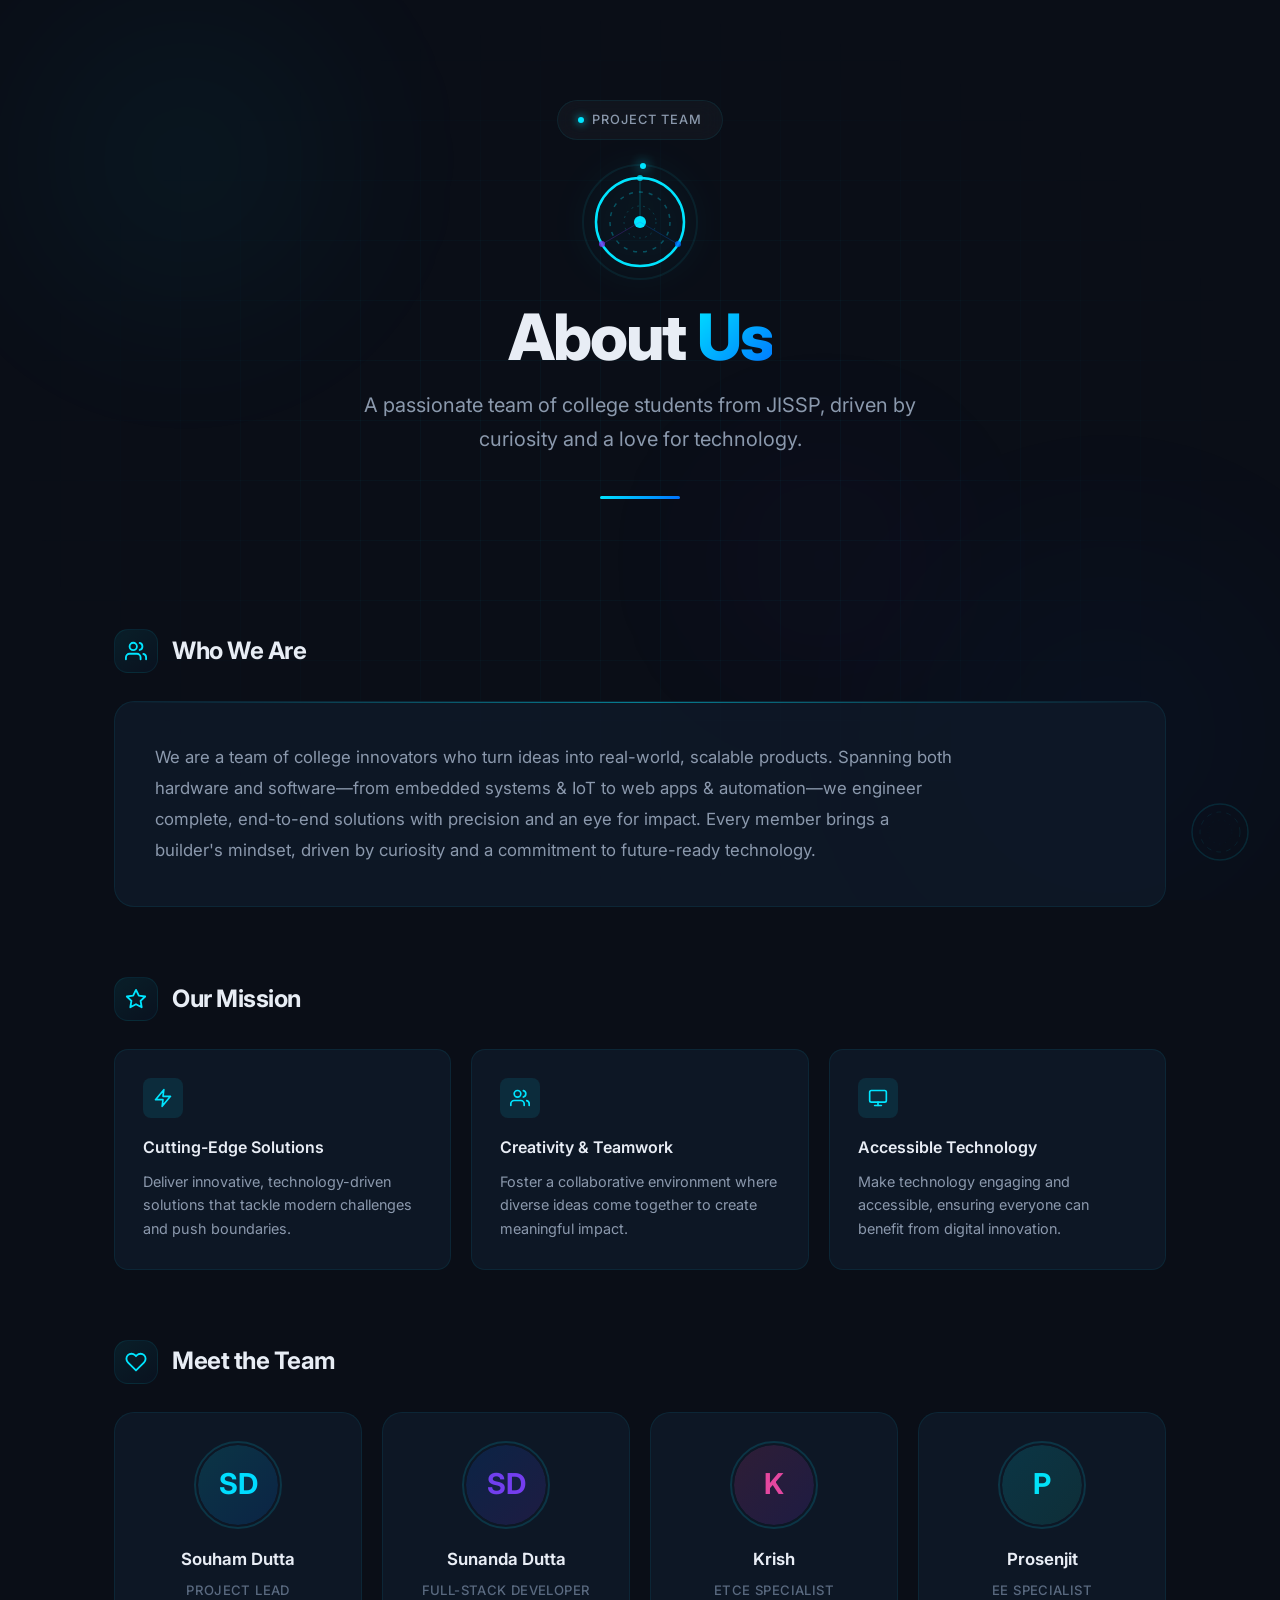
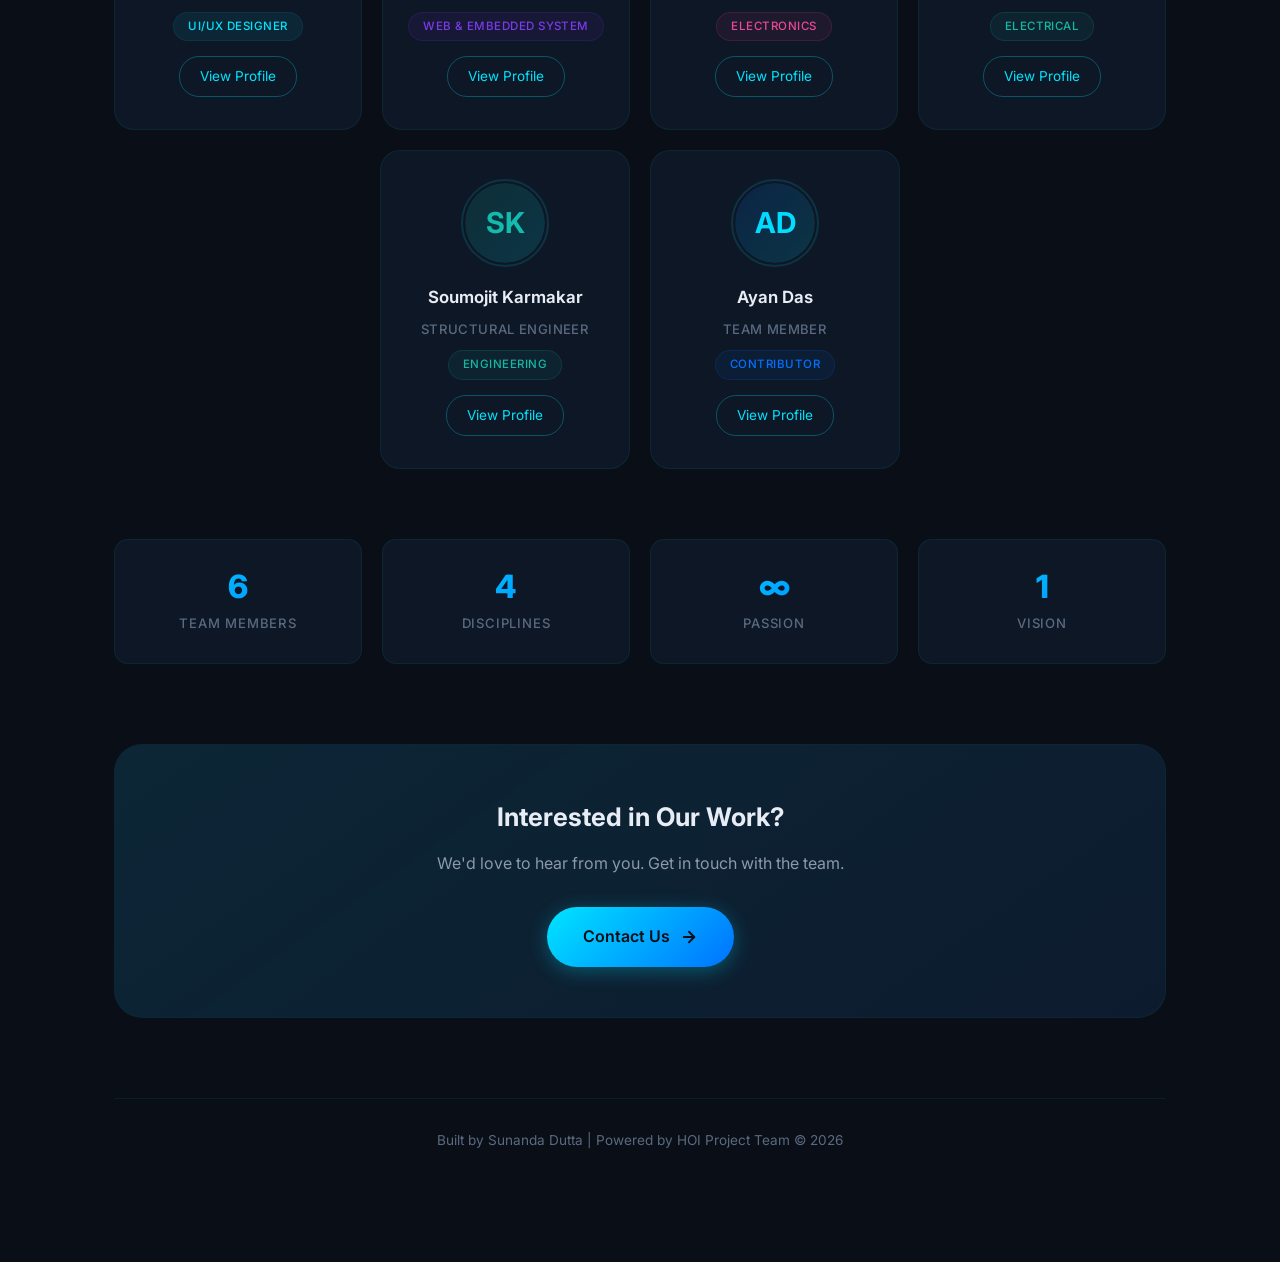
==== index.html @ 61c2eaf1 "Initial commit: Team About Us web page with member profiles" ====
<!DOCTYPE html>
<html lang="en">

<head>
    <meta charset="UTF-8">
    <meta name="viewport" content="width=device-width, initial-scale=1.0">
    <meta name="description"
        content="Meet the JISSP project team — a passionate group of college students building innovative solutions with cutting-edge technology.">
    <title>About Us — JISSP Project Team</title>
    <link rel="stylesheet" href="style.css">
</head>

<body>

    <!-- Animated background -->
    <div class="bg-canvas" aria-hidden="true">
        <div class="bg-orb bg-orb--cyan"></div>
        <div class="bg-orb bg-orb--blue"></div>
        <div class="bg-orb bg-orb--purple"></div>
    </div>
    <div class="bg-grid" aria-hidden="true"></div>

    <main class="page-wrapper">

        <!-- ======== HERO ======== -->
        <header class="hero" id="hero">
            <div class="hero__badge">
                <span class="hero__badge-dot"></span>
                Project Team
            </div>

            <div class="hero__logo">
                <div class="hero__logo-ring"></div>
                <svg class="hero__logo-img" viewBox="0 0 100 100" fill="none" xmlns="http://www.w3.org/2000/svg">
                    <circle cx="50" cy="50" r="44" stroke="url(#logoGrad)" stroke-width="2.5" fill="none" />
                    <circle cx="50" cy="50" r="30" stroke="rgba(0,229,255,0.3)" stroke-width="1.5" fill="none"
                        stroke-dasharray="4 6" />
                    <circle cx="50" cy="50" r="16" stroke="rgba(0,229,255,0.2)" stroke-width="1" fill="none"
                        stroke-dasharray="2 4" />
                    <!-- Central node -->
                    <circle cx="50" cy="50" r="6" fill="url(#logoGrad)" />
                    <!-- Orbital nodes -->
                    <circle cx="50" cy="6" r="3" fill="#00e5ff" opacity="0.8" />
                    <circle cx="88" cy="72" r="3" fill="#0072ff" opacity="0.8" />
                    <circle cx="12" cy="72" r="3" fill="#7c3aed" opacity="0.8" />
                    <!-- Connection lines -->
                    <line x1="50" y1="50" x2="50" y2="9" stroke="rgba(0,229,255,0.25)" stroke-width="1" />
                    <line x1="50" y1="50" x2="86" y2="71" stroke="rgba(0,114,255,0.25)" stroke-width="1" />
                    <line x1="50" y1="50" x2="14" y2="71" stroke="rgba(124,58,237,0.25)" stroke-width="1" />
                    <defs>
                        <linearGradient id="logoGrad" x1="0" y1="0" x2="100" y2="100">
                            <stop offset="0%" stop-color="#00e5ff" />
                            <stop offset="100%" stop-color="#0072ff" />
                        </linearGradient>
                    </defs>
                </svg>
            </div>

            <h1 class="hero__title">
                About <span class="hero__title-gradient">Us</span>
            </h1>
            <p class="hero__subtitle">
                A passionate team of college students from JISSP, driven by curiosity and a love for technology.
            </p>
            <hr class="hero__divider">
        </header>

        <!-- ======== WHO WE ARE ======== -->
        <section class="section reveal" id="about">
            <div class="section__header">
                <div class="section__icon">
                    <svg width="22" height="22" viewBox="0 0 24 24" fill="none" stroke="currentColor" stroke-width="2"
                        stroke-linecap="round" stroke-linejoin="round">
                        <path d="M17 21v-2a4 4 0 0 0-4-4H5a4 4 0 0 0-4 4v2" />
                        <circle cx="9" cy="7" r="4" />
                        <path d="M23 21v-2a4 4 0 0 0-3-3.87" />
                        <path d="M16 3.13a4 4 0 0 1 0 7.75" />
                    </svg>
                </div>
                <h2 class="section__title">Who We Are</h2>
            </div>
            <div class="about-card">
                <p class="about-card__text">
                    We are a team of college innovators who turn ideas into real-world, scalable products.
                    Spanning both hardware and software—from embedded systems &amp; IoT to web apps &amp;
                    automation—we engineer complete, end-to-end solutions with precision and an eye for impact.
                    Every member brings a builder's mindset, driven by curiosity and a commitment to
                    future-ready technology.
                </p>
            </div>
        </section>

        <!-- ======== OUR MISSION ======== -->
        <section class="section reveal" id="mission">
            <div class="section__header">
                <div class="section__icon">
                    <svg width="22" height="22" viewBox="0 0 24 24" fill="none" stroke="currentColor" stroke-width="2"
                        stroke-linecap="round" stroke-linejoin="round">
                        <polygon
                            points="12 2 15.09 8.26 22 9.27 17 14.14 18.18 21.02 12 17.77 5.82 21.02 7 14.14 2 9.27 8.91 8.26 12 2" />
                    </svg>
                </div>
                <h2 class="section__title">Our Mission</h2>
            </div>
            <div class="mission-grid">
                <div class="mission-item reveal reveal--delay-1">
                    <div class="mission-item__icon">
                        <svg width="20" height="20" viewBox="0 0 24 24" fill="none" stroke="currentColor"
                            stroke-width="2" stroke-linecap="round" stroke-linejoin="round">
                            <path d="M13 2L3 14h9l-1 8 10-12h-9l1-8z" />
                        </svg>
                    </div>
                    <h3 class="mission-item__title">Cutting-Edge Solutions</h3>
                    <p class="mission-item__desc">Deliver innovative, technology-driven solutions that tackle modern
                        challenges and push boundaries.</p>
                </div>
                <div class="mission-item reveal reveal--delay-2">
                    <div class="mission-item__icon">
                        <svg width="20" height="20" viewBox="0 0 24 24" fill="none" stroke="currentColor"
                            stroke-width="2" stroke-linecap="round" stroke-linejoin="round">
                            <path d="M17 21v-2a4 4 0 0 0-4-4H5a4 4 0 0 0-4 4v2" />
                            <circle cx="9" cy="7" r="4" />
                            <path d="M23 21v-2a4 4 0 0 0-3-3.87" />
                            <path d="M16 3.13a4 4 0 0 1 0 7.75" />
                        </svg>
                    </div>
                    <h3 class="mission-item__title">Creativity & Teamwork</h3>
                    <p class="mission-item__desc">Foster a collaborative environment where diverse ideas come together
                        to create meaningful impact.</p>
                </div>
                <div class="mission-item reveal reveal--delay-3">
                    <div class="mission-item__icon">
                        <svg width="20" height="20" viewBox="0 0 24 24" fill="none" stroke="currentColor"
                            stroke-width="2" stroke-linecap="round" stroke-linejoin="round">
                            <rect x="2" y="3" width="20" height="14" rx="2" ry="2" />
                            <line x1="8" y1="21" x2="16" y2="21" />
                            <line x1="12" y1="17" x2="12" y2="21" />
                        </svg>
                    </div>
                    <h3 class="mission-item__title">Accessible Technology</h3>
                    <p class="mission-item__desc">Make technology engaging and accessible, ensuring everyone can benefit
                        from digital innovation.</p>
                </div>
            </div>
        </section>

        <!-- ======== MEET THE TEAM ======== -->
        <section class="section reveal" id="team">
            <div class="section__header">
                <div class="section__icon">
                    <svg width="22" height="22" viewBox="0 0 24 24" fill="none" stroke="currentColor" stroke-width="2"
                        stroke-linecap="round" stroke-linejoin="round">
                        <path
                            d="M20.84 4.61a5.5 5.5 0 0 0-7.78 0L12 5.67l-1.06-1.06a5.5 5.5 0 0 0-7.78 7.78l1.06 1.06L12 21.23l7.78-7.78 1.06-1.06a5.5 5.5 0 0 0 0-7.78z" />
                    </svg>
                </div>
                <h2 class="section__title">Meet the Team</h2>
            </div>
            <!-- Front Row: 4 members -->
            <div class="team-grid team-grid--front">
                <div class="team-card reveal reveal--delay-1">
                    <div class="team-card__avatar">
                        <div class="team-card__avatar-ring"></div>
                        <div class="team-card__avatar-inner">
                            <div class="team-card__avatar-bg"></div>
                            SD
                        </div>
                    </div>
                    <h3 class="team-card__name">Souham Dutta</h3>
                    <p class="team-card__role">Project Lead</p>
                    <span class="team-card__role-tag">UI/UX Designer</span>
                    <a href="souham.html"
                        style="display: inline-block; margin-top: 15px; padding: 8px 20px; border: 1px solid rgba(0, 229, 255, 0.3); color: #00e5ff; text-decoration: none; border-radius: 20px; font-size: 0.85rem; transition: all 0.3s;"
                        onmouseover="this.style.background='rgba(0, 229, 255, 0.1)'; this.style.boxShadow='0 0 10px rgba(0, 229, 255, 0.2)';"
                        onmouseout="this.style.background='transparent'; this.style.boxShadow='none';">View Profile</a>
                </div>
                <div class="team-card reveal reveal--delay-2">
                    <div class="team-card__avatar">
                        <div class="team-card__avatar-ring"></div>
                        <div class="team-card__avatar-inner">
                            <div class="team-card__avatar-bg"></div>
                            SD
                        </div>
                    </div>
                    <h3 class="team-card__name">Sunanda Dutta</h3>
                    <p class="team-card__role">Full-Stack Developer</p>
                    <span class="team-card__role-tag">WEB & EMBEDDED SYSTEM</span>
                    <a href="sunanda.html"
                        style="display: inline-block; margin-top: 15px; padding: 8px 20px; border: 1px solid rgba(0, 229, 255, 0.3); color: #00e5ff; text-decoration: none; border-radius: 20px; font-size: 0.85rem; transition: all 0.3s;"
                        onmouseover="this.style.background='rgba(0, 229, 255, 0.1)'; this.style.boxShadow='0 0 10px rgba(0, 229, 255, 0.2)';"
                        onmouseout="this.style.background='transparent'; this.style.boxShadow='none';">View Profile</a>
                </div>
                <div class="team-card reveal reveal--delay-3">
                    <div class="team-card__avatar">
                        <div class="team-card__avatar-ring"></div>
                        <div class="team-card__avatar-inner">
                            <div class="team-card__avatar-bg"></div>
                            K
                        </div>
                    </div>
                    <h3 class="team-card__name">Krish</h3>
                    <p class="team-card__role">ETCE Specialist</p>
                    <span class="team-card__role-tag">Electronics</span>
                    <a href="krish.html"
                        style="display: inline-block; margin-top: 15px; padding: 8px 20px; border: 1px solid rgba(0, 229, 255, 0.3); color: #00e5ff; text-decoration: none; border-radius: 20px; font-size: 0.85rem; transition: all 0.3s;"
                        onmouseover="this.style.background='rgba(0, 229, 255, 0.1)'; this.style.boxShadow='0 0 10px rgba(0, 229, 255, 0.2)';"
                        onmouseout="this.style.background='transparent'; this.style.boxShadow='none';">View Profile</a>
                </div>
                <div class="team-card reveal reveal--delay-4">
                    <div class="team-card__avatar">
                        <div class="team-card__avatar-ring"></div>
                        <div class="team-card__avatar-inner">
                            <div class="team-card__avatar-bg"></div>
                            P
                        </div>
                    </div>
                    <h3 class="team-card__name">Prosenjit</h3>
                    <p class="team-card__role">EE Specialist</p>
                    <span class="team-card__role-tag">Electrical</span>
                    <a href="prosenjit.html"
                        style="display: inline-block; margin-top: 15px; padding: 8px 20px; border: 1px solid rgba(0, 229, 255, 0.3); color: #00e5ff; text-decoration: none; border-radius: 20px; font-size: 0.85rem; transition: all 0.3s;"
                        onmouseover="this.style.background='rgba(0, 229, 255, 0.1)'; this.style.boxShadow='0 0 10px rgba(0, 229, 255, 0.2)';"
                        onmouseout="this.style.background='transparent'; this.style.boxShadow='none';">View Profile</a>
                </div>
            </div>
            <!-- Second Row: 2 members (centered) -->
            <div class="team-grid team-grid--back">
                <div class="team-card reveal reveal--delay-5">
                    <div class="team-card__avatar">
                        <div class="team-card__avatar-ring"></div>
                        <div class="team-card__avatar-inner">
                            <div class="team-card__avatar-bg"></div>
                            SK
                        </div>
                    </div>
                    <h3 class="team-card__name">Soumojit Karmakar</h3>
                    <p class="team-card__role">Structural Engineer</p>
                    <span class="team-card__role-tag">Engineering</span>
                    <a href="soumojit.html"
                        style="display: inline-block; margin-top: 15px; padding: 8px 20px; border: 1px solid rgba(0, 229, 255, 0.3); color: #00e5ff; text-decoration: none; border-radius: 20px; font-size: 0.85rem; transition: all 0.3s;"
                        onmouseover="this.style.background='rgba(0, 229, 255, 0.1)'; this.style.boxShadow='0 0 10px rgba(0, 229, 255, 0.2)';"
                        onmouseout="this.style.background='transparent'; this.style.boxShadow='none';">View Profile</a>
                </div>
                <div class="team-card reveal reveal--delay-6">
                    <div class="team-card__avatar">
                        <div class="team-card__avatar-ring"></div>
                        <div class="team-card__avatar-inner">
                            <div class="team-card__avatar-bg"></div>
                            AD
                        </div>
                    </div>
                    <h3 class="team-card__name">Ayan Das</h3>
                    <p class="team-card__role">Team Member</p>
                    <span class="team-card__role-tag">Contributor</span>
                    <a href="ayan.html"
                        style="display: inline-block; margin-top: 15px; padding: 8px 20px; border: 1px solid rgba(0, 229, 255, 0.3); color: #00e5ff; text-decoration: none; border-radius: 20px; font-size: 0.85rem; transition: all 0.3s;"
                        onmouseover="this.style.background='rgba(0, 229, 255, 0.1)'; this.style.boxShadow='0 0 10px rgba(0, 229, 255, 0.2)';"
                        onmouseout="this.style.background='transparent'; this.style.boxShadow='none';">View Profile</a>
                </div>
            </div>
        </section>

        <!-- ======== STATS ======== -->
        <div class="stats-bar reveal">
            <div class="stat">
                <div class="stat__value" data-count="6">6</div>
                <div class="stat__label">Team Members</div>
            </div>
            <div class="stat">
                <div class="stat__value" data-count="4">4</div>
                <div class="stat__label">Disciplines</div>
            </div>
            <div class="stat">
                <div class="stat__value">∞</div>
                <div class="stat__label">Passion</div>
            </div>
            <div class="stat">
                <div class="stat__value">1</div>
                <div class="stat__label">Vision</div>
            </div>
        </div>

        <!-- ======== CTA ======== -->
        <section class="cta reveal" id="contact">
            <h2 class="cta__title">Interested in Our Work?</h2>
            <p class="cta__desc">We'd love to hear from you. Get in touch with the team.</p>
            <a href="mailto:contact@collegeproject.com" class="cta__btn" id="contact-btn">
                Contact Us
                <svg class="cta__btn-arrow" width="18" height="18" viewBox="0 0 24 24" fill="none" stroke="currentColor"
                    stroke-width="2.5" stroke-linecap="round" stroke-linejoin="round">
                    <line x1="5" y1="12" x2="19" y2="12" />
                    <polyline points="12 5 19 12 12 19" />
                </svg>
            </a>
        </section>

        <!-- ======== FOOTER ======== -->
        <footer class="footer">
            <p class="footer__text">
                Built by Sunanda Dutta | Powered by HOI Project Team &copy; 2026
            </p>
        </footer>
    </main>

    <!-- Corner decoration -->
    <div class="corner-deco" aria-hidden="true">
        <svg width="60" height="60" viewBox="0 0 60 60">
            <circle cx="30" cy="30" r="28" stroke="#00e5ff" stroke-width="1.5" fill="none" opacity="0.3" />
            <circle cx="30" cy="30" r="20" stroke="#00e5ff" stroke-width="1" fill="none" stroke-dasharray="5,5"
                opacity="0.2" />
            <circle cx="30" cy="30" r="12" stroke="#00e5ff" stroke-width="0.5" fill="none" stroke-dasharray="2,4"
                opacity="0.15" />
        </svg>
    </div>

    <!-- Scroll reveal script -->
    <script>
        // Intersection Observer for scroll animations
        const observer = new IntersectionObserver((entries) => {
            entries.forEach(entry => {
                if (entry.isIntersecting) {
                    entry.target.classList.add('visible');
                }
            });
        }, {
            threshold: 0.1,
            rootMargin: '0px 0px -50px 0px'
        });

        document.querySelectorAll('.reveal').forEach(el => observer.observe(el));

        // Animated number counter for stats
        const countObserver = new IntersectionObserver((entries) => {
            entries.forEach(entry => {
                if (entry.isIntersecting) {
                    const el = entry.target;
                    const target = parseInt(el.dataset.count);
                    if (!target) return;
                    let current = 0;
                    const step = Math.max(1, Math.floor(target / 30));
                    const timer = setInterval(() => {
                        current += step;
                        if (current >= target) {
                            current = target;
                            clearInterval(timer);
                        }
                        el.textContent = current;
                    }, 50);
                    countObserver.unobserve(el);
                }
            });
        }, { threshold: 0.5 });

        document.querySelectorAll('[data-count]').forEach(el => countObserver.observe(el));
    </script>
</body>

</html>
---- style.css ----
/* ===== IMPORTS ===== */
@import url('https://fonts.googleapis.com/css2?family=Inter:wght@300;400;500;600;700;800;900&family=JetBrains+Mono:wght@400;500&display=swap');

/* ===== DESIGN TOKENS ===== */
:root {
  --bg-primary: #0a0e17;
  --bg-secondary: #0f1923;
  --bg-card: rgba(15, 25, 40, 0.85);
  --bg-card-hover: rgba(20, 35, 55, 0.9);
  --bg-glass: rgba(255, 255, 255, 0.03);
  --bg-glass-hover: rgba(255, 255, 255, 0.06);

  --accent-cyan: #00e5ff;
  --accent-blue: #0072ff;
  --accent-purple: #7c3aed;
  --accent-pink: #ec4899;
  --accent-teal: #14b8a6;

  --gradient-hero: linear-gradient(135deg, #0a0e17 0%, #0d1b2a 30%, #1b2838 60%, #0f1923 100%);
  --gradient-accent: linear-gradient(135deg, var(--accent-cyan), var(--accent-blue));
  --gradient-accent-warm: linear-gradient(135deg, var(--accent-purple), var(--accent-pink));
  --gradient-card: linear-gradient(145deg, rgba(0, 229, 255, 0.08) 0%, rgba(0, 114, 255, 0.04) 100%);
  --gradient-glow: radial-gradient(600px circle at var(--mouse-x, 50%) var(--mouse-y, 50%), rgba(0, 229, 255, 0.06), transparent 40%);

  --text-primary: #e8edf5;
  --text-secondary: #8b99ad;
  --text-muted: #5a6a80;
  --text-accent: var(--accent-cyan);

  --border-subtle: rgba(0, 229, 255, 0.08);
  --border-default: rgba(0, 229, 255, 0.15);
  --border-glow: rgba(0, 229, 255, 0.3);

  --shadow-sm: 0 2px 8px rgba(0, 0, 0, 0.3);
  --shadow-md: 0 8px 32px rgba(0, 0, 0, 0.4);
  --shadow-lg: 0 16px 64px rgba(0, 0, 0, 0.5);
  --shadow-glow: 0 0 30px rgba(0, 229, 255, 0.15);
  --shadow-glow-strong: 0 0 60px rgba(0, 229, 255, 0.25);

  --radius-sm: 8px;
  --radius-md: 14px;
  --radius-lg: 20px;
  --radius-xl: 28px;
  --radius-full: 9999px;

  --font-sans: 'Inter', -apple-system, BlinkMacSystemFont, 'Segoe UI', sans-serif;
  --font-mono: 'JetBrains Mono', ui-monospace, monospace;

  --transition-fast: 0.15s ease;
  --transition-base: 0.3s ease;
  --transition-slow: 0.5s ease;
  --transition-spring: 0.4s cubic-bezier(0.175, 0.885, 0.32, 1.275);
}

/* ===== RESET & BASE ===== */
*,
*::before,
*::after {
  box-sizing: border-box;
  margin: 0;
  padding: 0;
}

html {
  scroll-behavior: smooth;
  -webkit-font-smoothing: antialiased;
  -moz-osx-font-smoothing: grayscale;
}

body {
  font-family: var(--font-sans);
  background: var(--bg-primary);
  color: var(--text-primary);
  min-height: 100vh;
  overflow-x: hidden;
  line-height: 1.7;
}

a {
  text-decoration: none;
  color: inherit;
}

ul {
  list-style: none;
}

img {
  max-width: 100%;
  display: block;
}

/* ===== ANIMATED BACKGROUND ===== */
.bg-canvas {
  position: fixed;
  inset: 0;
  z-index: 0;
  overflow: hidden;
  pointer-events: none;
}

.bg-orb {
  position: absolute;
  border-radius: 50%;
  filter: blur(80px);
  opacity: 0.4;
  animation: orbFloat 20s ease-in-out infinite;
}

.bg-orb--cyan {
  width: 500px;
  height: 500px;
  background: radial-gradient(circle, rgba(0, 229, 255, 0.15), transparent 70%);
  top: -10%;
  left: -5%;
  animation-delay: 0s;
}

.bg-orb--blue {
  width: 600px;
  height: 600px;
  background: radial-gradient(circle, rgba(0, 114, 255, 0.12), transparent 70%);
  bottom: -15%;
  right: -10%;
  animation-delay: -7s;
}

.bg-orb--purple {
  width: 400px;
  height: 400px;
  background: radial-gradient(circle, rgba(124, 58, 237, 0.1), transparent 70%);
  top: 40%;
  right: 20%;
  animation-delay: -14s;
}

@keyframes orbFloat {

  0%,
  100% {
    transform: translate(0, 0) scale(1);
  }

  25% {
    transform: translate(30px, -50px) scale(1.1);
  }

  50% {
    transform: translate(-20px, 30px) scale(0.95);
  }

  75% {
    transform: translate(40px, 20px) scale(1.05);
  }
}

/* Particle grid */
.bg-grid {
  position: fixed;
  inset: 0;
  z-index: 0;
  background-image:
    linear-gradient(rgba(0, 229, 255, 0.03) 1px, transparent 1px),
    linear-gradient(90deg, rgba(0, 229, 255, 0.03) 1px, transparent 1px);
  background-size: 60px 60px;
  mask-image: radial-gradient(ellipse at center, black 30%, transparent 70%);
  -webkit-mask-image: radial-gradient(ellipse at center, black 30%, transparent 70%);
  pointer-events: none;
}

/* ===== MAIN CONTAINER ===== */
.page-wrapper {
  position: relative;
  z-index: 1;
  max-width: 1100px;
  margin: 0 auto;
  padding: 60px 24px 80px;
}

/* ===== HEADER / HERO ===== */
.hero {
  text-align: center;
  padding: 40px 0 60px;
  position: relative;
}

.hero__badge {
  display: inline-flex;
  align-items: center;
  gap: 8px;
  padding: 8px 20px;
  background: var(--bg-glass);
  border: 1px solid var(--border-subtle);
  border-radius: var(--radius-full);
  font-size: 0.8rem;
  font-weight: 500;
  color: var(--text-secondary);
  letter-spacing: 0.08em;
  text-transform: uppercase;
  margin-bottom: 32px;
  backdrop-filter: blur(12px);
  animation: fadeInDown 0.8s ease forwards;
}

.hero__badge-dot {
  width: 6px;
  height: 6px;
  border-radius: 50%;
  background: var(--accent-cyan);
  box-shadow: 0 0 8px var(--accent-cyan);
  animation: pulse 2s ease-in-out infinite;
}

@keyframes pulse {

  0%,
  100% {
    opacity: 1;
    transform: scale(1);
  }

  50% {
    opacity: 0.5;
    transform: scale(0.8);
  }
}

.hero__logo {
  width: 100px;
  height: 100px;
  margin: 0 auto 30px;
  position: relative;
  animation: fadeInUp 0.8s ease 0.2s both;
}

.hero__logo-ring {
  position: absolute;
  inset: -8px;
  border-radius: 50%;
  border: 2px solid var(--border-subtle);
  animation: spinSlow 20s linear infinite;
}

.hero__logo-ring::before {
  content: '';
  position: absolute;
  top: -3px;
  left: 50%;
  width: 6px;
  height: 6px;
  border-radius: 50%;
  background: var(--accent-cyan);
  box-shadow: 0 0 12px var(--accent-cyan);
}

@keyframes spinSlow {
  from {
    transform: rotate(0deg);
  }

  to {
    transform: rotate(360deg);
  }
}

.hero__logo-img {
  width: 100%;
  height: 100%;
  object-fit: contain;
  filter: drop-shadow(0 0 20px rgba(0, 229, 255, 0.4));
  position: relative;
  z-index: 1;
}

.hero__title {
  font-size: clamp(2.5rem, 6vw, 4rem);
  font-weight: 800;
  letter-spacing: -0.03em;
  line-height: 1.1;
  margin-bottom: 16px;
  animation: fadeInUp 0.8s ease 0.3s both;
}

.hero__title-gradient {
  background: var(--gradient-accent);
  -webkit-background-clip: text;
  -webkit-text-fill-color: transparent;
  background-clip: text;
}

.hero__subtitle {
  font-size: clamp(1rem, 2.5vw, 1.25rem);
  color: var(--text-secondary);
  max-width: 600px;
  margin: 0 auto 40px;
  font-weight: 400;
  line-height: 1.7;
  animation: fadeInUp 0.8s ease 0.4s both;
}

.hero__divider {
  width: 80px;
  height: 3px;
  background: var(--gradient-accent);
  border: none;
  border-radius: var(--radius-full);
  margin: 0 auto;
  animation: fadeInUp 0.8s ease 0.5s both;
}

/* ===== SECTION LAYOUT ===== */
.section {
  margin-top: 70px;
  animation: fadeInUp 0.8s ease forwards;
}

.section__header {
  display: flex;
  align-items: center;
  gap: 14px;
  margin-bottom: 28px;
}

.section__icon {
  width: 44px;
  height: 44px;
  border-radius: var(--radius-md);
  background: var(--gradient-card);
  border: 1px solid var(--border-subtle);
  display: flex;
  align-items: center;
  justify-content: center;
  color: var(--accent-cyan);
  font-size: 1.2rem;
  flex-shrink: 0;
}

.section__title {
  font-size: 1.5rem;
  font-weight: 700;
  letter-spacing: -0.02em;
  color: var(--text-primary);
}

/* ===== ABOUT CARD (Glassmorphism) ===== */
.about-card {
  background: var(--bg-card);
  border: 1px solid var(--border-subtle);
  border-radius: var(--radius-lg);
  padding: 40px;
  backdrop-filter: blur(20px);
  position: relative;
  overflow: hidden;
  transition: border-color var(--transition-base), box-shadow var(--transition-base);
}

.about-card:hover {
  border-color: var(--border-default);
  box-shadow: var(--shadow-glow);
}

.about-card::before {
  content: '';
  position: absolute;
  top: 0;
  left: 0;
  right: 0;
  height: 1px;
  background: linear-gradient(90deg, transparent, var(--accent-cyan), transparent);
  opacity: 0.5;
}

.about-card__text {
  font-size: 1.05rem;
  color: var(--text-secondary);
  line-height: 1.85;
  max-width: 800px;
}

/* ===== MISSION ITEMS ===== */
.mission-grid {
  display: grid;
  grid-template-columns: repeat(auto-fit, minmax(280px, 1fr));
  gap: 20px;
}

.mission-item {
  background: var(--bg-card);
  border: 1px solid var(--border-subtle);
  border-radius: var(--radius-md);
  padding: 28px;
  position: relative;
  overflow: hidden;
  transition: all var(--transition-base);
  cursor: default;
}

.mission-item:hover {
  border-color: var(--border-default);
  transform: translateY(-4px);
  box-shadow: var(--shadow-glow);
}

.mission-item::after {
  content: '';
  position: absolute;
  bottom: 0;
  left: 0;
  right: 0;
  height: 2px;
  background: var(--gradient-accent);
  transform: scaleX(0);
  transition: transform var(--transition-base);
}

.mission-item:hover::after {
  transform: scaleX(1);
}

.mission-item__icon {
  width: 40px;
  height: 40px;
  border-radius: var(--radius-sm);
  background: rgba(0, 229, 255, 0.1);
  display: flex;
  align-items: center;
  justify-content: center;
  margin-bottom: 16px;
  font-size: 1.1rem;
  color: var(--accent-cyan);
  transition: all var(--transition-base);
}

.mission-item:hover .mission-item__icon {
  background: rgba(0, 229, 255, 0.18);
  box-shadow: 0 0 20px rgba(0, 229, 255, 0.15);
}

.mission-item__title {
  font-size: 1rem;
  font-weight: 600;
  margin-bottom: 8px;
  color: var(--text-primary);
}

.mission-item__desc {
  font-size: 0.9rem;
  color: var(--text-secondary);
  line-height: 1.65;
}

/* ===== TEAM SECTION ===== */
.team-grid {
  display: grid;
  gap: 20px;
}

.team-grid--front {
  grid-template-columns: repeat(4, 1fr);
}

.team-grid--back {
  grid-template-columns: repeat(2, 1fr);
  max-width: 520px;
  margin: 20px auto 0;
}

.team-card {
  background: var(--bg-card);
  border: 1px solid var(--border-subtle);
  border-radius: var(--radius-lg);
  padding: 32px 24px;
  text-align: center;
  position: relative;
  overflow: hidden;
  transition: all var(--transition-base);
  cursor: default;
}

.team-card:hover {
  border-color: var(--border-glow);
  transform: translateY(-6px);
  box-shadow: var(--shadow-glow-strong);
}

.team-card__avatar {
  width: 80px;
  height: 80px;
  border-radius: 50%;
  margin: 0 auto 20px;
  position: relative;
}

.team-card__avatar-ring {
  position: absolute;
  inset: -4px;
  border-radius: 50%;
  border: 2px solid var(--border-default);
  transition: border-color var(--transition-base);
}

.team-card:hover .team-card__avatar-ring {
  border-color: var(--accent-cyan);
  box-shadow: 0 0 20px rgba(0, 229, 255, 0.2);
}

.team-card__avatar-inner {
  width: 100%;
  height: 100%;
  border-radius: 50%;
  display: flex;
  align-items: center;
  justify-content: center;
  font-size: 1.8rem;
  font-weight: 700;
  color: var(--accent-cyan);
  position: relative;
  overflow: hidden;
}

.team-card__avatar-bg {
  position: absolute;
  inset: 0;
  border-radius: 50%;
  opacity: 0.15;
}

/* Front row avatar backgrounds */
.team-grid--front .team-card:nth-child(1) .team-card__avatar-bg {
  background: var(--gradient-accent);
}

.team-grid--front .team-card:nth-child(2) .team-card__avatar-bg {
  background: linear-gradient(135deg, var(--accent-blue), var(--accent-purple));
}

.team-grid--front .team-card:nth-child(3) .team-card__avatar-bg {
  background: linear-gradient(135deg, var(--accent-pink), var(--accent-purple));
}

.team-grid--front .team-card:nth-child(4) .team-card__avatar-bg {
  background: linear-gradient(135deg, var(--accent-cyan), var(--accent-teal));
}

/* Back row avatar backgrounds */
.team-grid--back .team-card:nth-child(1) .team-card__avatar-bg {
  background: linear-gradient(135deg, var(--accent-teal), var(--accent-cyan));
}

.team-grid--back .team-card:nth-child(2) .team-card__avatar-bg {
  background: linear-gradient(135deg, var(--accent-blue), var(--accent-cyan));
}

/* Front row avatar text colors */
.team-grid--front .team-card:nth-child(1) .team-card__avatar-inner {
  color: var(--accent-cyan);
}

.team-grid--front .team-card:nth-child(2) .team-card__avatar-inner {
  color: var(--accent-purple);
}

.team-grid--front .team-card:nth-child(3) .team-card__avatar-inner {
  color: var(--accent-pink);
}

.team-grid--front .team-card:nth-child(4) .team-card__avatar-inner {
  color: var(--accent-cyan);
}

/* Back row avatar text colors */
.team-grid--back .team-card:nth-child(1) .team-card__avatar-inner {
  color: var(--accent-teal);
}

.team-grid--back .team-card:nth-child(2) .team-card__avatar-inner {
  color: var(--accent-cyan);
}

.team-card__name {
  font-size: 1.05rem;
  font-weight: 650;
  margin-bottom: 6px;
  color: var(--text-primary);
}

.team-card__role {
  font-size: 0.82rem;
  font-weight: 500;
  color: var(--text-muted);
  letter-spacing: 0.03em;
  text-transform: uppercase;
}

.team-card__role-tag {
  display: inline-block;
  margin-top: 10px;
  padding: 4px 14px;
  background: rgba(0, 229, 255, 0.08);
  border: 1px solid var(--border-subtle);
  border-radius: var(--radius-full);
  font-size: 0.72rem;
  font-weight: 500;
  color: var(--accent-cyan);
  letter-spacing: 0.04em;
  text-transform: uppercase;
}

/* Front row role-tag colors */
.team-grid--front .team-card:nth-child(2) .team-card__role-tag {
  background: rgba(124, 58, 237, 0.08);
  border-color: rgba(124, 58, 237, 0.15);
  color: var(--accent-purple);
}

.team-grid--front .team-card:nth-child(3) .team-card__role-tag {
  background: rgba(236, 72, 153, 0.08);
  border-color: rgba(236, 72, 153, 0.15);
  color: var(--accent-pink);
}

.team-grid--front .team-card:nth-child(4) .team-card__role-tag {
  background: rgba(20, 184, 166, 0.08);
  border-color: rgba(20, 184, 166, 0.15);
  color: var(--accent-teal);
}

/* Back row role-tag colors */
.team-grid--back .team-card:nth-child(1) .team-card__role-tag {
  background: rgba(20, 184, 166, 0.08);
  border-color: rgba(20, 184, 166, 0.15);
  color: var(--accent-teal);
}

.team-grid--back .team-card:nth-child(2) .team-card__role-tag {
  background: rgba(0, 114, 255, 0.08);
  border-color: rgba(0, 114, 255, 0.15);
  color: var(--accent-blue);
}

/* ===== STATS BAR ===== */
.stats-bar {
  display: grid;
  grid-template-columns: repeat(auto-fit, minmax(150px, 1fr));
  gap: 20px;
  margin-top: 70px;
}

.stat {
  text-align: center;
  padding: 28px 16px;
  background: var(--bg-card);
  border: 1px solid var(--border-subtle);
  border-radius: var(--radius-md);
  transition: all var(--transition-base);
}

.stat:hover {
  border-color: var(--border-default);
  transform: translateY(-2px);
}

.stat__value {
  font-size: 2rem;
  font-weight: 800;
  background: var(--gradient-accent);
  -webkit-background-clip: text;
  -webkit-text-fill-color: transparent;
  background-clip: text;
  line-height: 1.2;
  margin-bottom: 6px;
}

.stat__label {
  font-size: 0.82rem;
  color: var(--text-muted);
  font-weight: 500;
  text-transform: uppercase;
  letter-spacing: 0.06em;
}

/* ===== CTA SECTION ===== */
.cta {
  margin-top: 80px;
  text-align: center;
  padding: 50px 30px;
  background: var(--bg-card);
  border: 1px solid var(--border-subtle);
  border-radius: var(--radius-xl);
  position: relative;
  overflow: hidden;
}

.cta::before {
  content: '';
  position: absolute;
  inset: 0;
  background: var(--gradient-card);
  pointer-events: none;
}

.cta__title {
  font-size: 1.6rem;
  font-weight: 700;
  margin-bottom: 12px;
  position: relative;
}

.cta__desc {
  font-size: 1rem;
  color: var(--text-secondary);
  margin-bottom: 30px;
  position: relative;
}

.cta__btn {
  display: inline-flex;
  align-items: center;
  gap: 10px;
  padding: 16px 36px;
  background: var(--gradient-accent);
  color: var(--bg-primary);
  border: none;
  border-radius: var(--radius-full);
  font-family: var(--font-sans);
  font-size: 1rem;
  font-weight: 600;
  cursor: pointer;
  position: relative;
  overflow: hidden;
  transition: all var(--transition-base);
  box-shadow: 0 4px 20px rgba(0, 229, 255, 0.3);
  text-decoration: none;
}

.cta__btn:hover {
  transform: translateY(-2px);
  box-shadow: 0 8px 30px rgba(0, 229, 255, 0.45);
}

.cta__btn::after {
  content: '';
  position: absolute;
  inset: 0;
  background: linear-gradient(135deg, rgba(255, 255, 255, 0.2), transparent);
  opacity: 0;
  transition: opacity var(--transition-base);
}

.cta__btn:hover::after {
  opacity: 1;
}

.cta__btn-arrow {
  transition: transform var(--transition-base);
}

.cta__btn:hover .cta__btn-arrow {
  transform: translateX(4px);
}

/* ===== FOOTER ===== */
.footer {
  margin-top: 80px;
  padding: 30px 0;
  border-top: 1px solid var(--border-subtle);
  text-align: center;
}

.footer__text {
  font-size: 0.85rem;
  color: var(--text-muted);
}

.footer__heart {
  color: var(--accent-pink);
  display: inline-block;
  animation: heartbeat 1.5s ease-in-out infinite;
}

@keyframes heartbeat {

  0%,
  100% {
    transform: scale(1);
  }

  50% {
    transform: scale(1.2);
  }
}

/* ===== SCROLL ANIMATIONS ===== */
@keyframes fadeInUp {
  from {
    opacity: 0;
    transform: translateY(30px);
  }

  to {
    opacity: 1;
    transform: translateY(0);
  }
}

@keyframes fadeInDown {
  from {
    opacity: 0;
    transform: translateY(-20px);
  }

  to {
    opacity: 1;
    transform: translateY(0);
  }
}

.reveal {
  opacity: 0;
  transform: translateY(30px);
  transition: opacity 0.7s ease, transform 0.7s ease;
}

.reveal.visible {
  opacity: 1;
  transform: translateY(0);
}

.reveal--delay-1 {
  transition-delay: 0.1s;
}

.reveal--delay-2 {
  transition-delay: 0.2s;
}

.reveal--delay-3 {
  transition-delay: 0.3s;
}

.reveal--delay-4 {
  transition-delay: 0.4s;
}

.reveal--delay-5 {
  transition-delay: 0.5s;
}

.reveal--delay-6 {
  transition-delay: 0.6s;
}

/* ===== FLOATING CORNER DECORATION ===== */
.corner-deco {
  position: fixed;
  bottom: 30px;
  right: 30px;
  opacity: 0.4;
  z-index: 0;
  animation: spinSlow 30s linear infinite;
  pointer-events: none;
}

/* ===== RESPONSIVE ===== */
@media (max-width: 768px) {
  .page-wrapper {
    padding: 30px 16px 50px;
  }

  .hero {
    padding: 20px 0 40px;
  }

  .about-card {
    padding: 28px 22px;
  }

  .team-grid--front {
    grid-template-columns: repeat(2, 1fr);
    gap: 14px;
  }

  .team-grid--back {
    max-width: 100%;
    grid-template-columns: repeat(2, 1fr);
    gap: 14px;
  }

  .team-card {
    padding: 24px 16px;
  }

  .team-card__avatar {
    width: 64px;
    height: 64px;
  }

  .stats-bar {
    grid-template-columns: repeat(2, 1fr);
  }

  .mission-grid {
    grid-template-columns: 1fr;
  }

  .cta {
    padding: 36px 20px;
  }
}

@media (max-width: 480px) {
  .team-grid--front {
    grid-template-columns: 1fr 1fr;
  }

  .team-grid--back {
    grid-template-columns: 1fr 1fr;
  }

  .stats-bar {
    grid-template-columns: 1fr 1fr;
    gap: 12px;
  }

  .stat {
    padding: 20px 12px;
  }

  .stat__value {
    font-size: 1.5rem;
  }
}
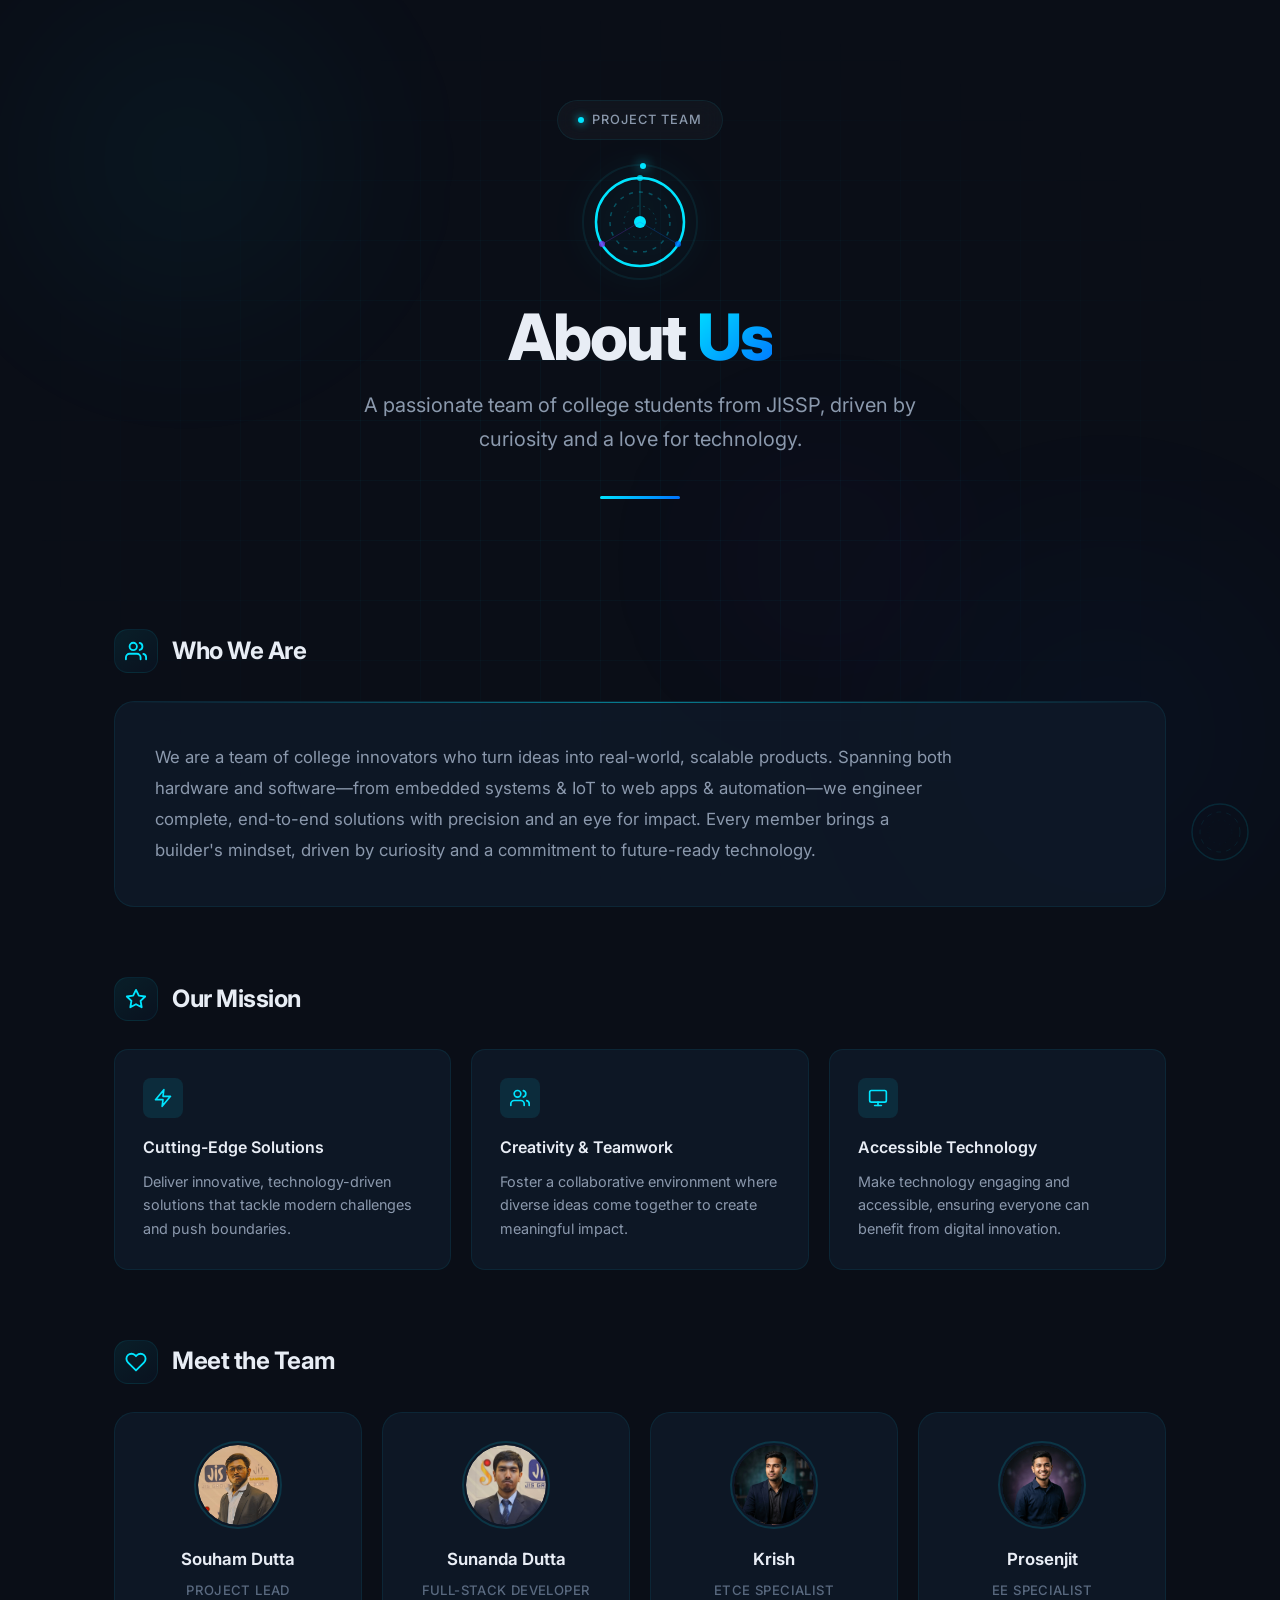
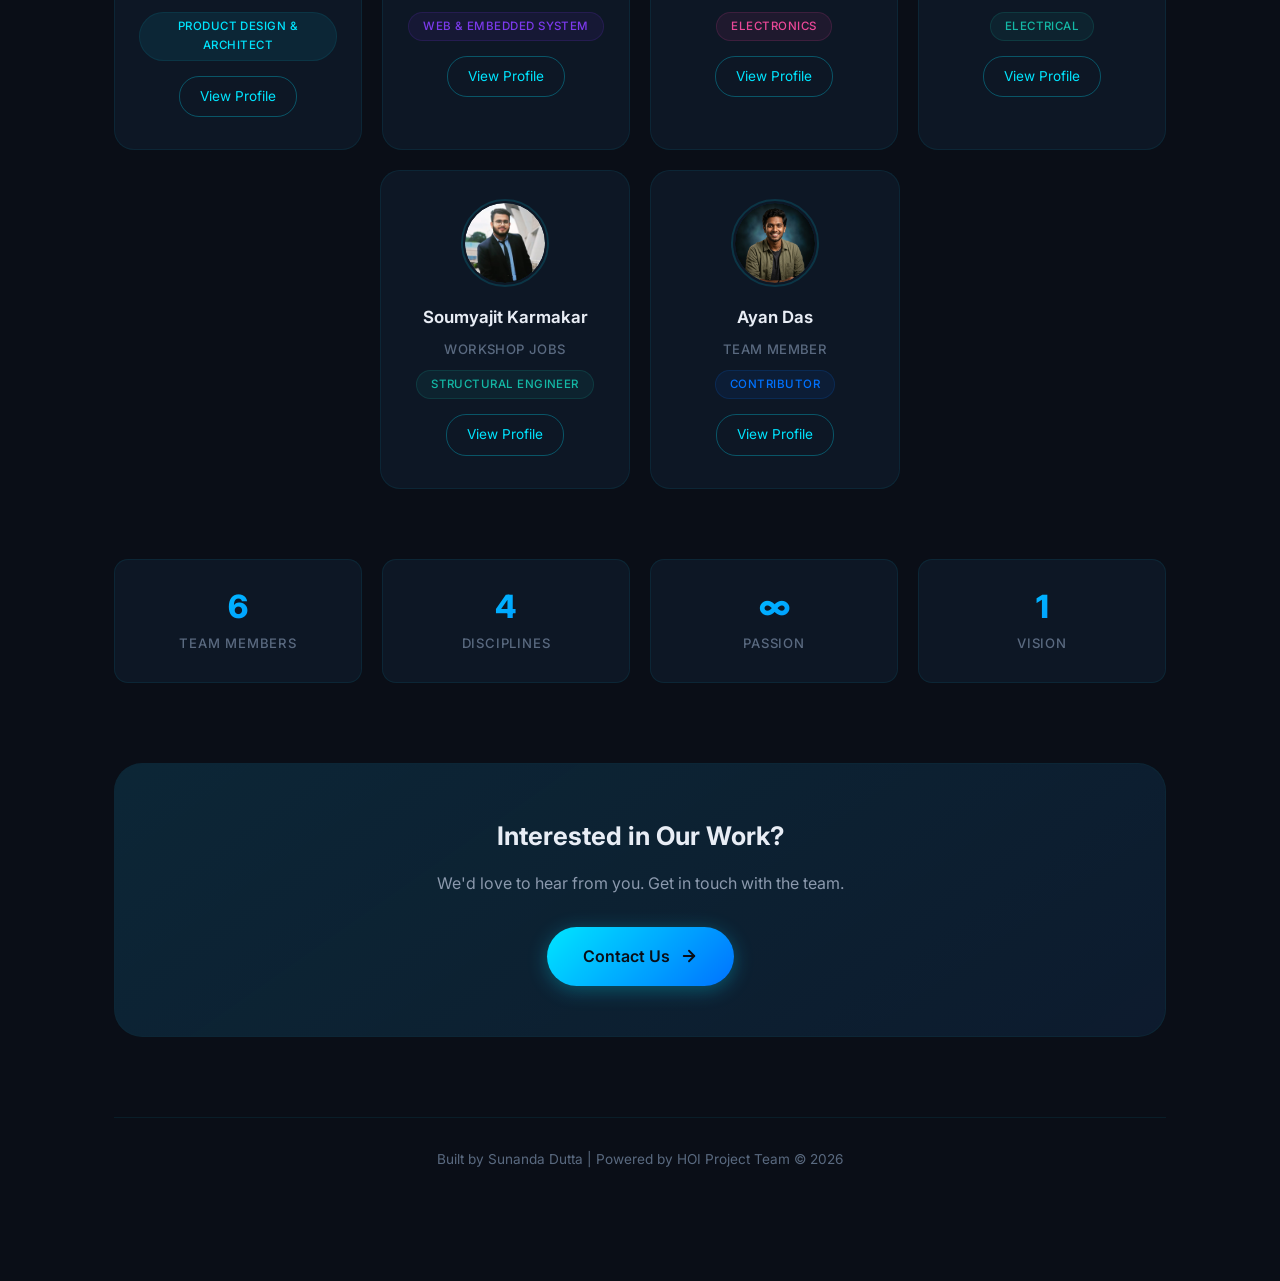
==== commit 67773abd: "Update profiles with real photos, bios, contact links and UI improvements" ====
--- a/index.html
+++ b/index.html
@@ -163,12 +163,12 @@
                         <div class="team-card__avatar-ring"></div>
                         <div class="team-card__avatar-inner">
                             <div class="team-card__avatar-bg"></div>
-                            SD
+                            <img src="images/souham.jpeg" alt="Souham Dutta">
                         </div>
                     </div>
                     <h3 class="team-card__name">Souham Dutta</h3>
                     <p class="team-card__role">Project Lead</p>
-                    <span class="team-card__role-tag">UI/UX Designer</span>
+                    <span class="team-card__role-tag">Product Design & Architect</span>
                     <a href="souham.html"
                         style="display: inline-block; margin-top: 15px; padding: 8px 20px; border: 1px solid rgba(0, 229, 255, 0.3); color: #00e5ff; text-decoration: none; border-radius: 20px; font-size: 0.85rem; transition: all 0.3s;"
                         onmouseover="this.style.background='rgba(0, 229, 255, 0.1)'; this.style.boxShadow='0 0 10px rgba(0, 229, 255, 0.2)';"
@@ -179,7 +179,7 @@
                         <div class="team-card__avatar-ring"></div>
                         <div class="team-card__avatar-inner">
                             <div class="team-card__avatar-bg"></div>
-                            SD
+                            <img src="images/Sunanda.jpg" alt="Sunanda Dutta">
                         </div>
                     </div>
                     <h3 class="team-card__name">Sunanda Dutta</h3>
@@ -195,7 +195,7 @@
                         <div class="team-card__avatar-ring"></div>
                         <div class="team-card__avatar-inner">
                             <div class="team-card__avatar-bg"></div>
-                            K
+                            <img src="images/krish.png" alt="Krish">
                         </div>
                     </div>
                     <h3 class="team-card__name">Krish</h3>
@@ -211,7 +211,7 @@
                         <div class="team-card__avatar-ring"></div>
                         <div class="team-card__avatar-inner">
                             <div class="team-card__avatar-bg"></div>
-                            P
+                            <img src="images/prosenjit.png" alt="Prosenjit">
                         </div>
                     </div>
                     <h3 class="team-card__name">Prosenjit</h3>
@@ -230,12 +230,12 @@
                         <div class="team-card__avatar-ring"></div>
                         <div class="team-card__avatar-inner">
                             <div class="team-card__avatar-bg"></div>
-                            SK
-                        </div>
-                    </div>
-                    <h3 class="team-card__name">Soumojit Karmakar</h3>
-                    <p class="team-card__role">Structural Engineer</p>
-                    <span class="team-card__role-tag">Engineering</span>
+                            <img src="images/Soumojit.jpg" alt="Soumojit Karmakar">
+                        </div>
+                    </div>
+                    <h3 class="team-card__name">Soumyajit Karmakar</h3>
+                    <p class="team-card__role">Workshop Jobs </p>
+                    <span class="team-card__role-tag">Structural Engineer </span>
                     <a href="soumojit.html"
                         style="display: inline-block; margin-top: 15px; padding: 8px 20px; border: 1px solid rgba(0, 229, 255, 0.3); color: #00e5ff; text-decoration: none; border-radius: 20px; font-size: 0.85rem; transition: all 0.3s;"
                         onmouseover="this.style.background='rgba(0, 229, 255, 0.1)'; this.style.boxShadow='0 0 10px rgba(0, 229, 255, 0.2)';"
@@ -246,7 +246,7 @@
                         <div class="team-card__avatar-ring"></div>
                         <div class="team-card__avatar-inner">
                             <div class="team-card__avatar-bg"></div>
-                            AD
+                            <img src="images/ayan.png" alt="Ayan Das">
                         </div>
                     </div>
                     <h3 class="team-card__name">Ayan Das</h3>
--- a/style.css
+++ b/style.css
@@ -518,6 +518,15 @@
   overflow: hidden;
 }
 
+.team-card__avatar-inner img {
+  width: 100%;
+  height: 100%;
+  object-fit: cover;
+  border-radius: 50%;
+  position: relative;
+  z-index: 1;
+}
+
 .team-card__avatar-bg {
   position: absolute;
   inset: 0;
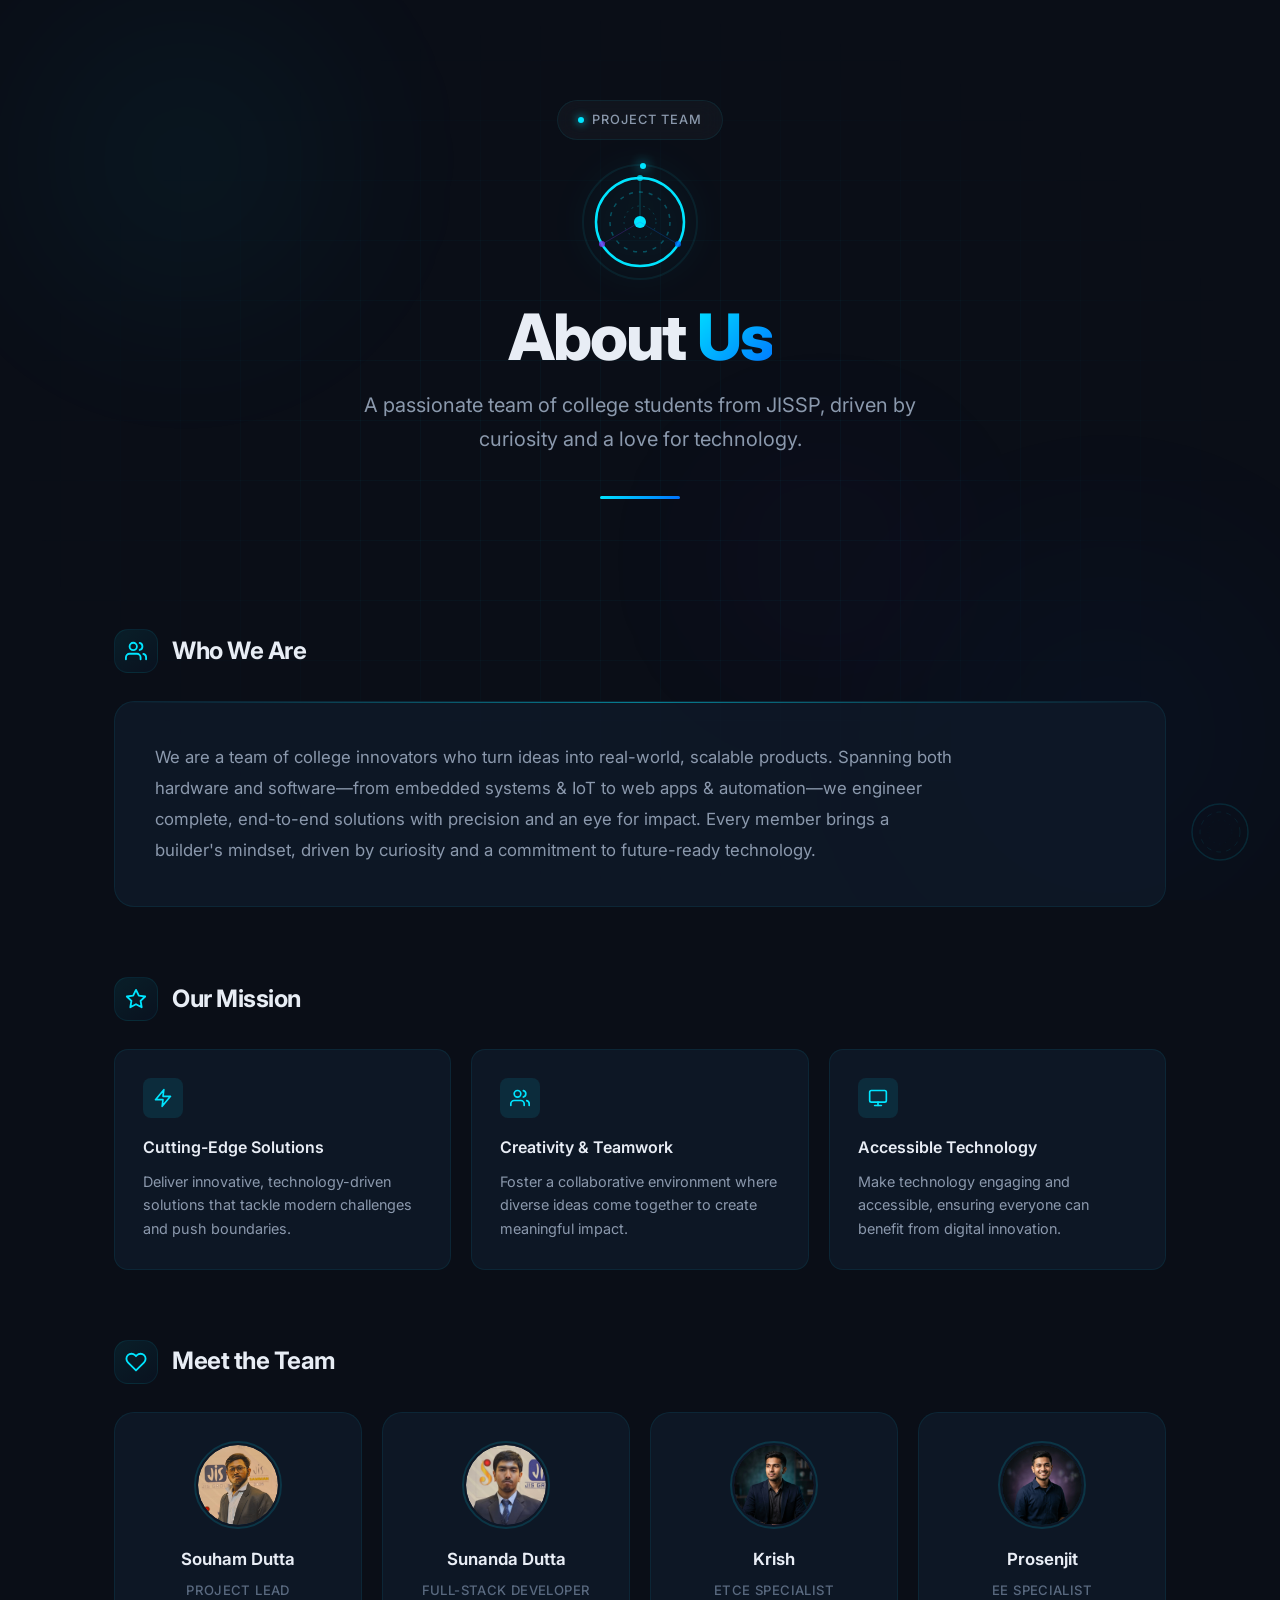
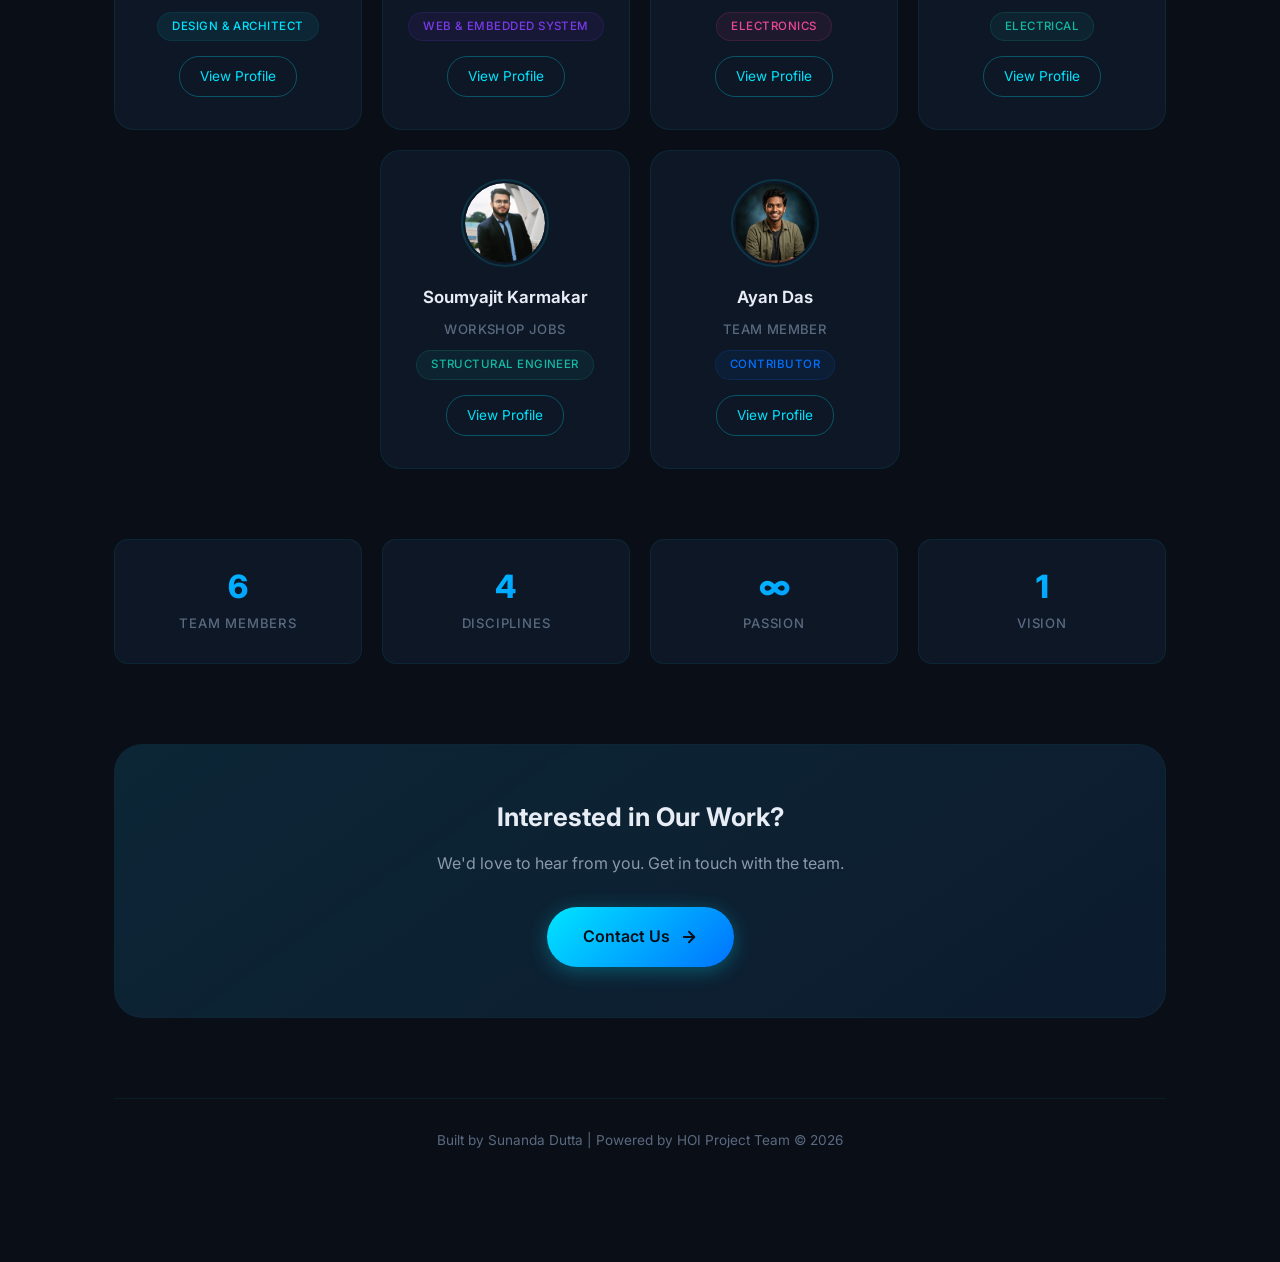
==== commit 5631d284: "Shorten bios and update skills for Soumyajit and Souham" ====
--- a/index.html
+++ b/index.html
@@ -168,7 +168,7 @@
                     </div>
                     <h3 class="team-card__name">Souham Dutta</h3>
                     <p class="team-card__role">Project Lead</p>
-                    <span class="team-card__role-tag">Product Design & Architect</span>
+                    <span class="team-card__role-tag">Design & Architect</span>
                     <a href="souham.html"
                         style="display: inline-block; margin-top: 15px; padding: 8px 20px; border: 1px solid rgba(0, 229, 255, 0.3); color: #00e5ff; text-decoration: none; border-radius: 20px; font-size: 0.85rem; transition: all 0.3s;"
                         onmouseover="this.style.background='rgba(0, 229, 255, 0.1)'; this.style.boxShadow='0 0 10px rgba(0, 229, 255, 0.2)';"
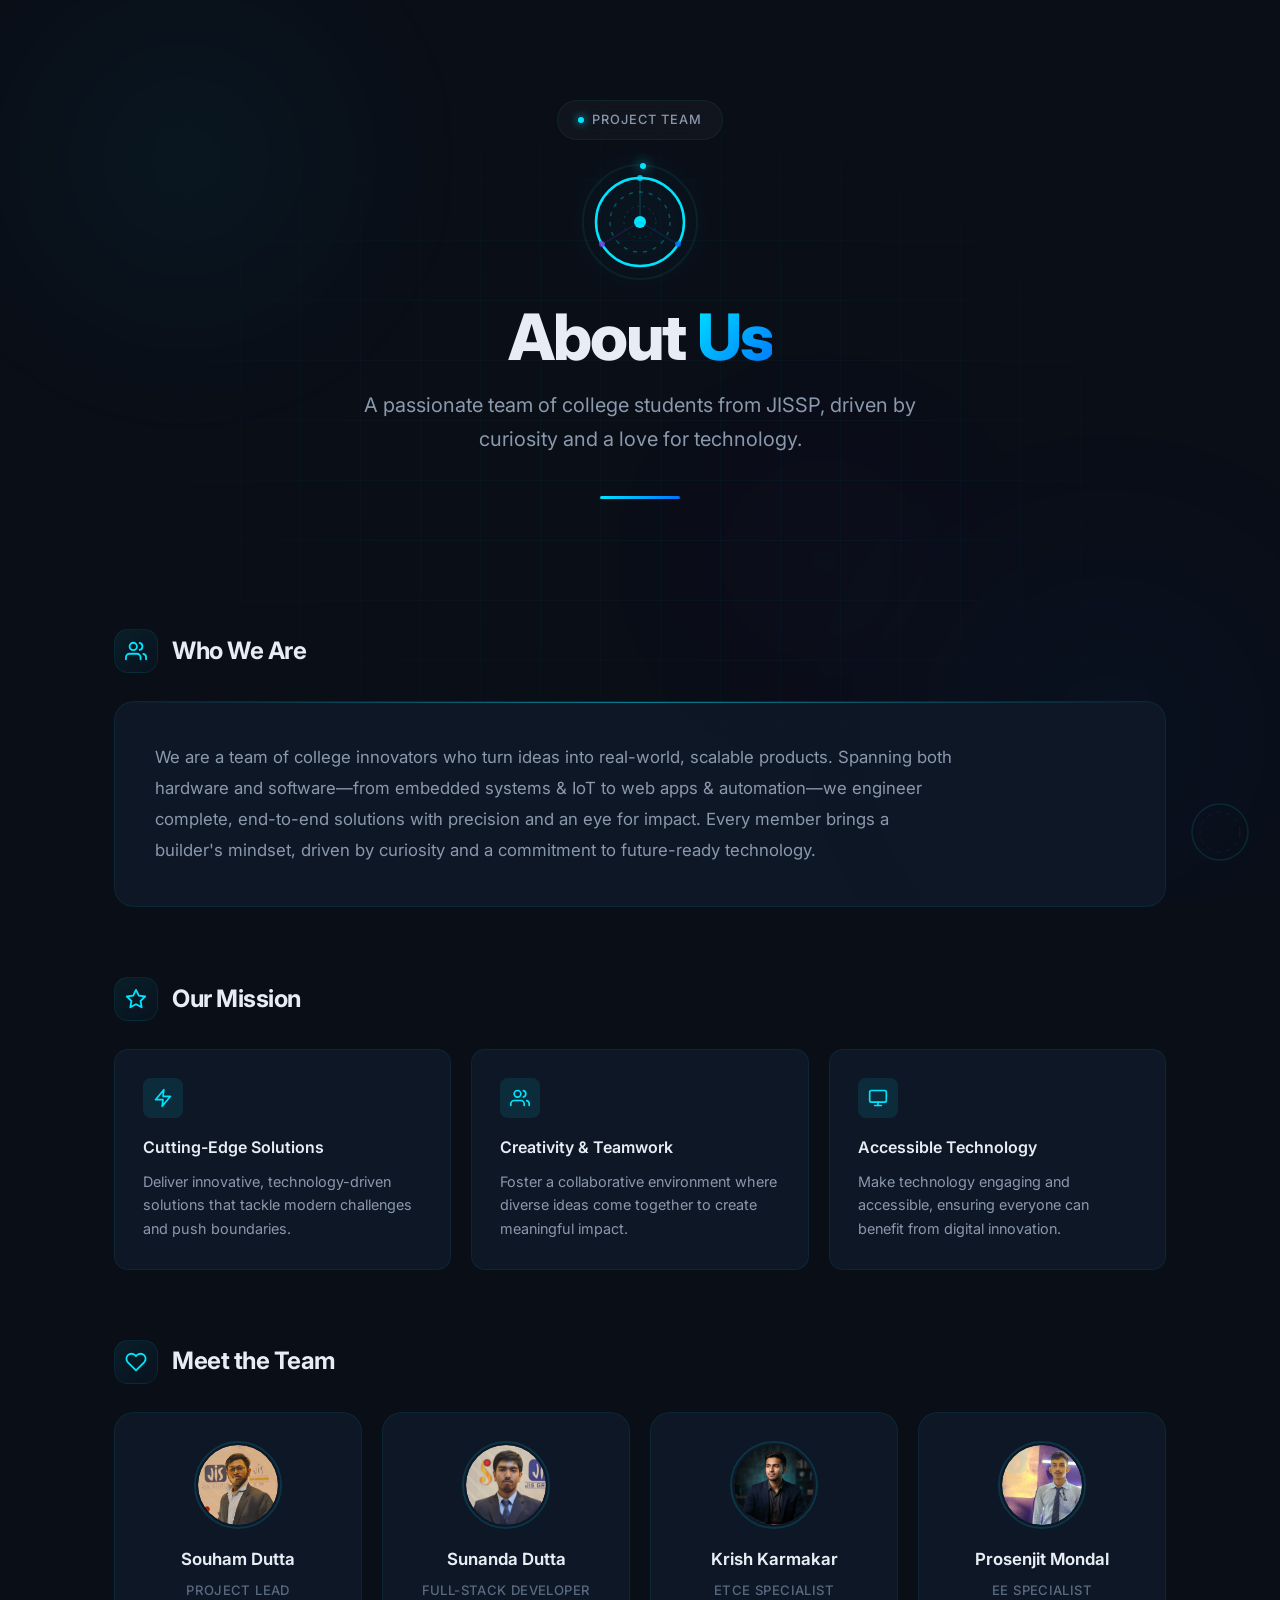
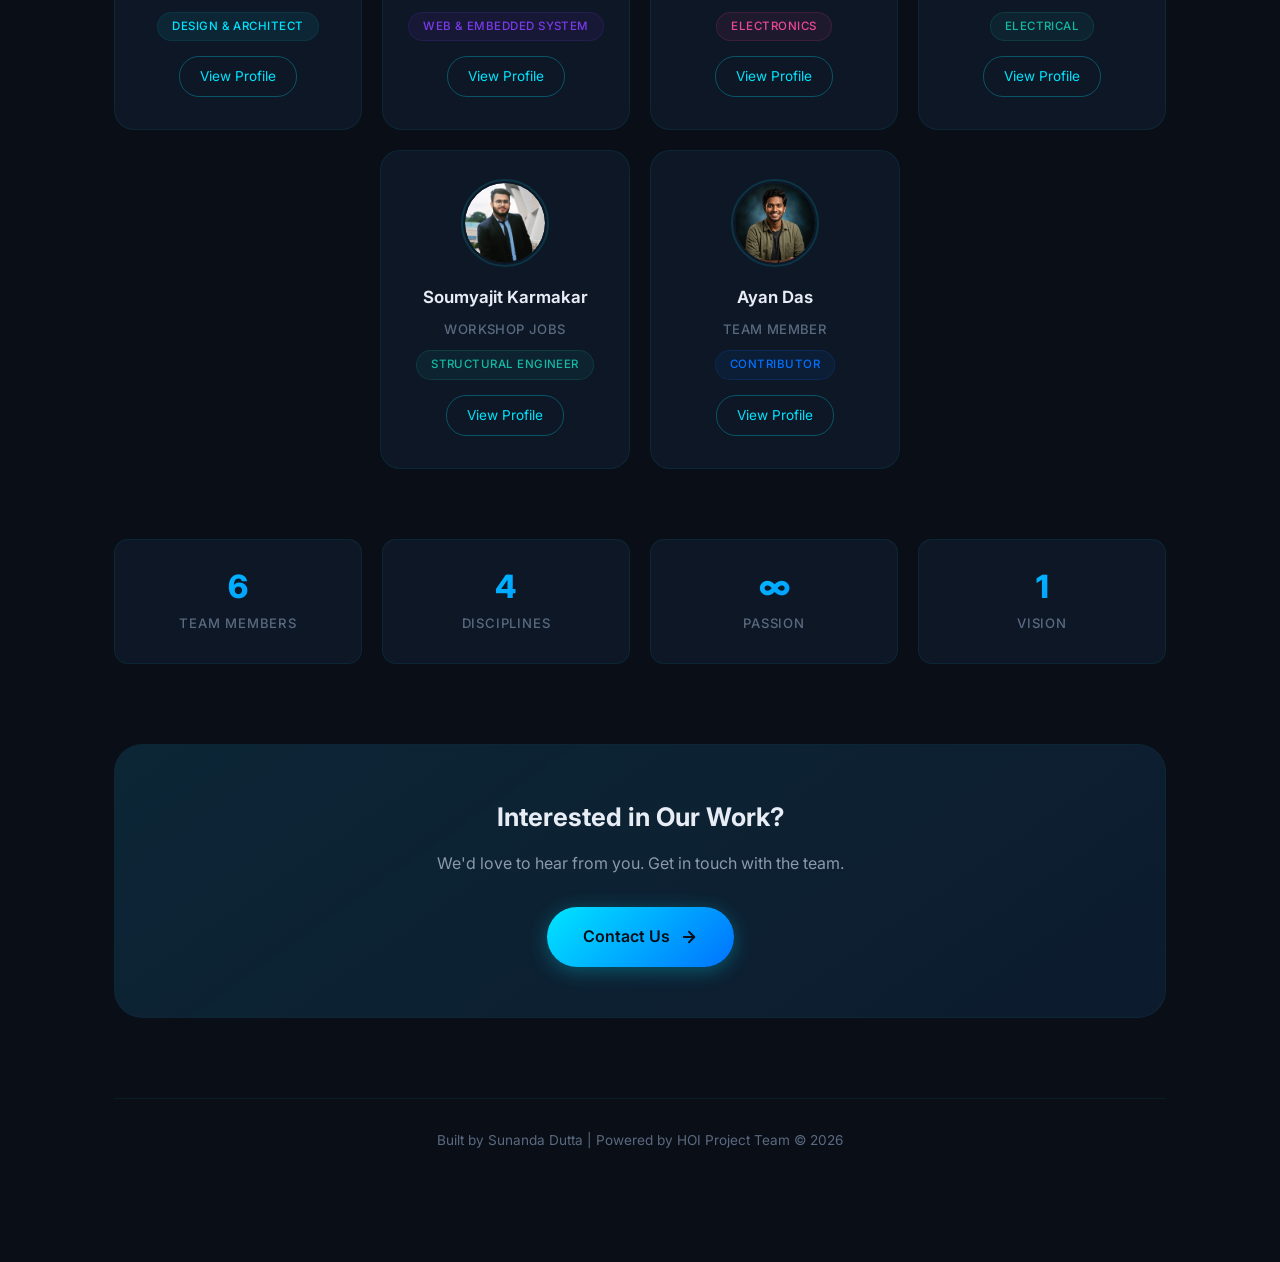
==== commit 61fc139c: "Enhance team member profiles with clickable mail buttons and image modal" ====
--- a/index.html
+++ b/index.html
@@ -198,7 +198,7 @@
                             <img src="images/krish.png" alt="Krish">
                         </div>
                     </div>
-                    <h3 class="team-card__name">Krish</h3>
+                    <h3 class="team-card__name">Krish Karmakar</h3>
                     <p class="team-card__role">ETCE Specialist</p>
                     <span class="team-card__role-tag">Electronics</span>
                     <a href="krish.html"
@@ -211,10 +211,10 @@
                         <div class="team-card__avatar-ring"></div>
                         <div class="team-card__avatar-inner">
                             <div class="team-card__avatar-bg"></div>
-                            <img src="images/prosenjit.png" alt="Prosenjit">
-                        </div>
-                    </div>
-                    <h3 class="team-card__name">Prosenjit</h3>
+                            <img src="images/Prosenjit.jpeg" alt="Prosenjit">
+                        </div>
+                    </div>
+                    <h3 class="team-card__name">Prosenjit Mondal</h3>
                     <p class="team-card__role">EE Specialist</p>
                     <span class="team-card__role-tag">Electrical</span>
                     <a href="prosenjit.html"
@@ -284,7 +284,7 @@
         <section class="cta reveal" id="contact">
             <h2 class="cta__title">Interested in Our Work?</h2>
             <p class="cta__desc">We'd love to hear from you. Get in touch with the team.</p>
-            <a href="mailto:contact@collegeproject.com" class="cta__btn" id="contact-btn">
+            <a href="contact.html" class="cta__btn" id="contact-btn">
                 Contact Us
                 <svg class="cta__btn-arrow" width="18" height="18" viewBox="0 0 24 24" fill="none" stroke="currentColor"
                     stroke-width="2.5" stroke-linecap="round" stroke-linejoin="round">
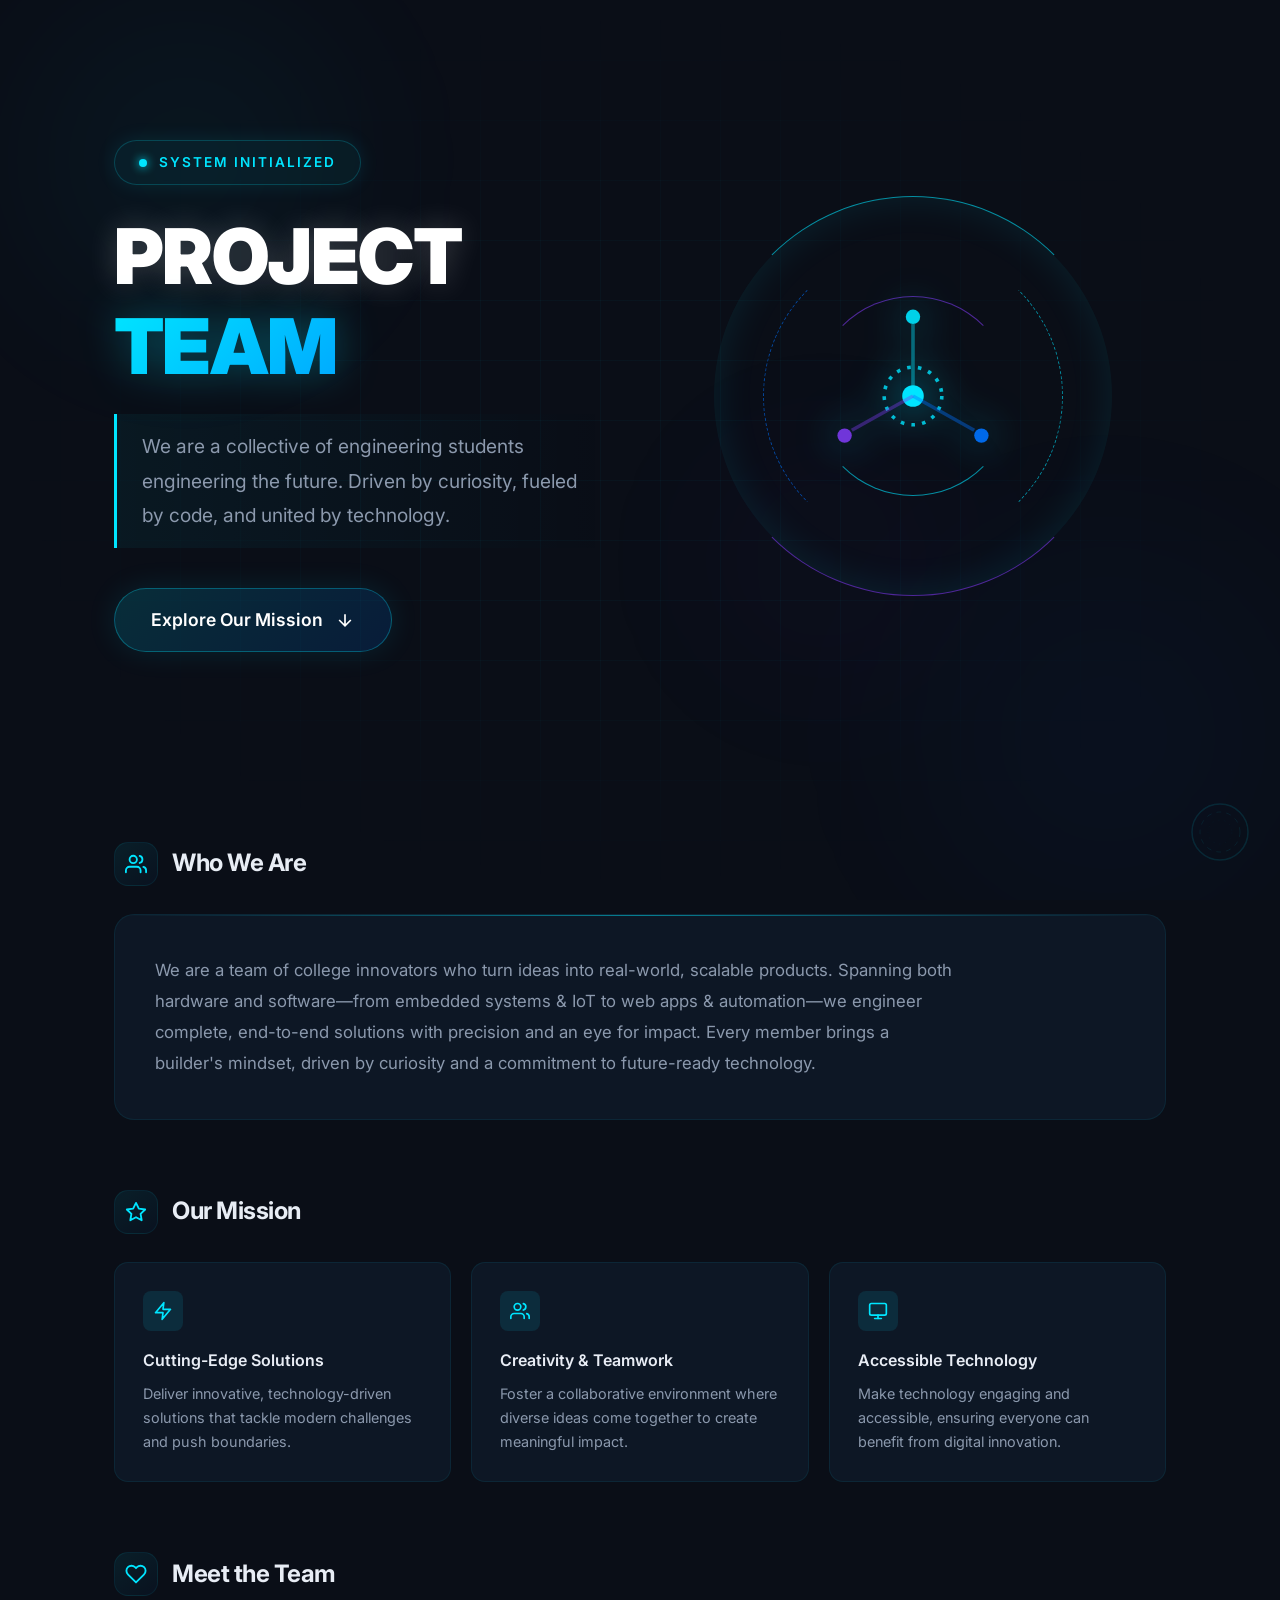
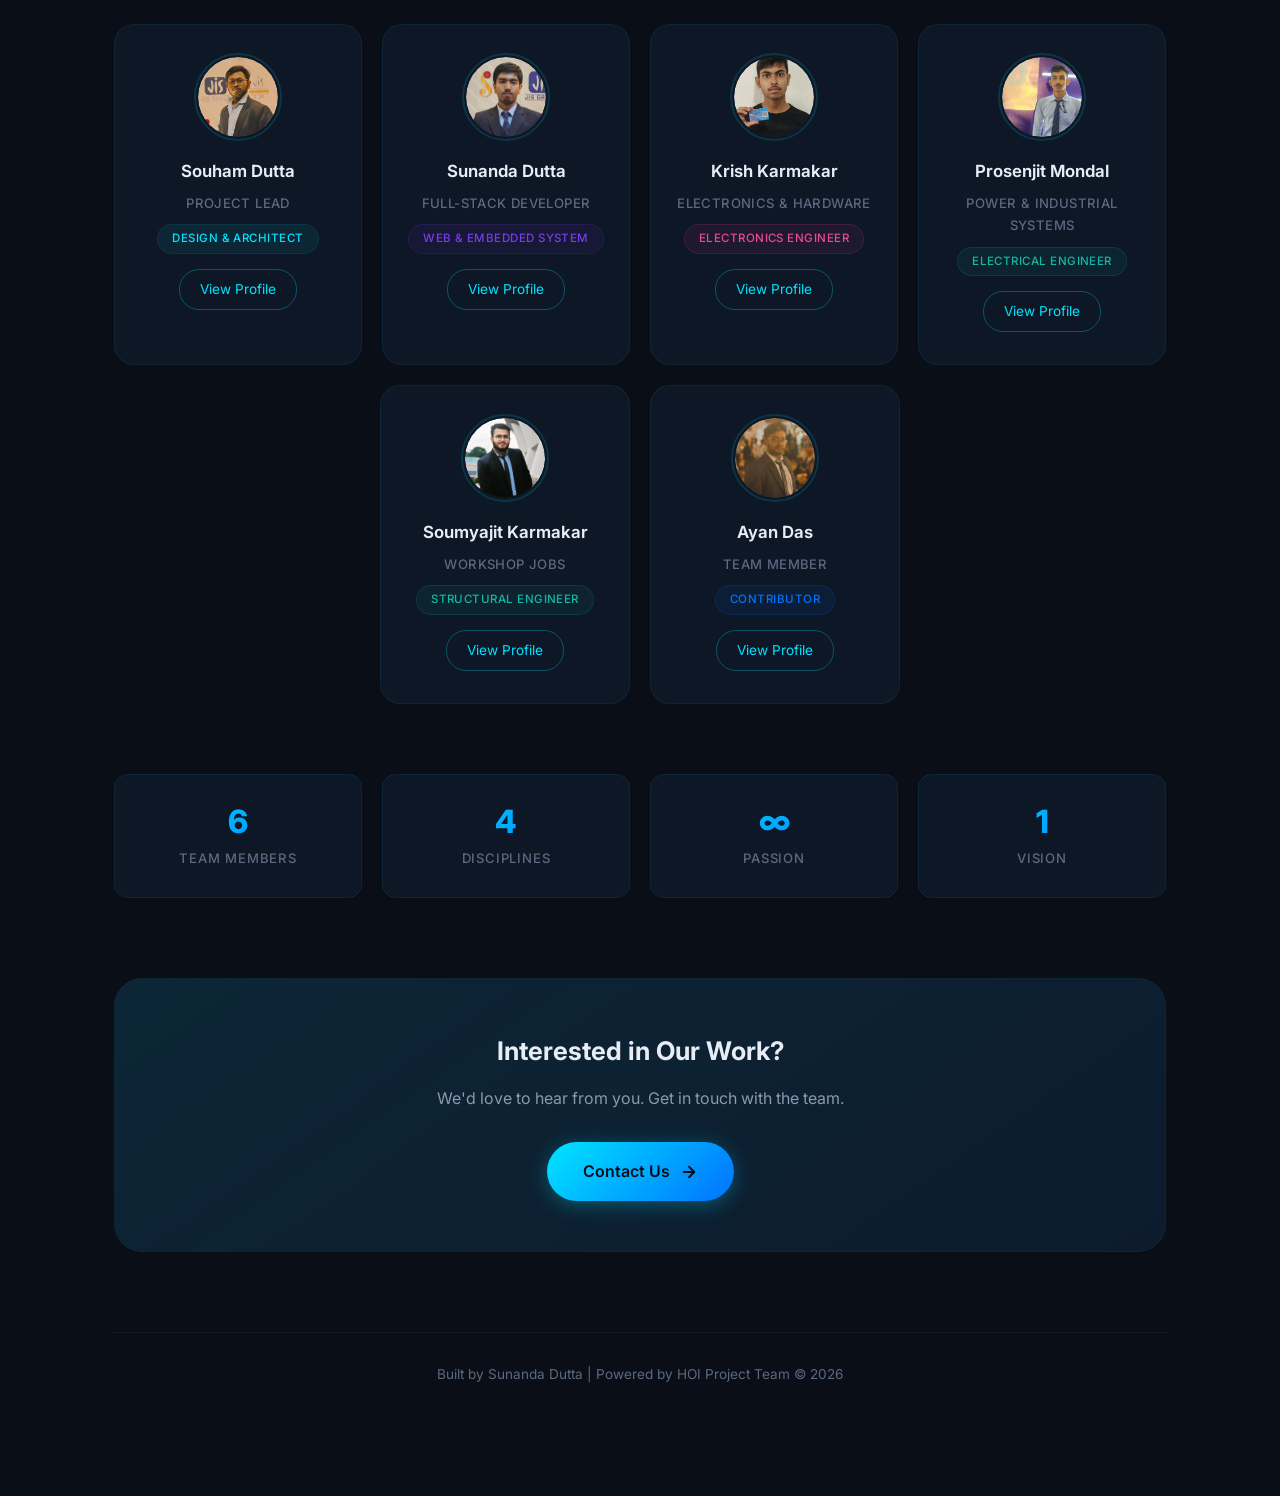
==== commit b827a11d: "Updated Krish and Prosenjit profiles, added read-more button, and refined bio text" ====
--- a/index.html
+++ b/index.html
@@ -24,45 +24,57 @@
 
         <!-- ======== HERO ======== -->
         <header class="hero" id="hero">
-            <div class="hero__badge">
-                <span class="hero__badge-dot"></span>
-                Project Team
-            </div>
-
-            <div class="hero__logo">
-                <div class="hero__logo-ring"></div>
-                <svg class="hero__logo-img" viewBox="0 0 100 100" fill="none" xmlns="http://www.w3.org/2000/svg">
-                    <circle cx="50" cy="50" r="44" stroke="url(#logoGrad)" stroke-width="2.5" fill="none" />
-                    <circle cx="50" cy="50" r="30" stroke="rgba(0,229,255,0.3)" stroke-width="1.5" fill="none"
-                        stroke-dasharray="4 6" />
-                    <circle cx="50" cy="50" r="16" stroke="rgba(0,229,255,0.2)" stroke-width="1" fill="none"
-                        stroke-dasharray="2 4" />
-                    <!-- Central node -->
-                    <circle cx="50" cy="50" r="6" fill="url(#logoGrad)" />
-                    <!-- Orbital nodes -->
-                    <circle cx="50" cy="6" r="3" fill="#00e5ff" opacity="0.8" />
-                    <circle cx="88" cy="72" r="3" fill="#0072ff" opacity="0.8" />
-                    <circle cx="12" cy="72" r="3" fill="#7c3aed" opacity="0.8" />
-                    <!-- Connection lines -->
-                    <line x1="50" y1="50" x2="50" y2="9" stroke="rgba(0,229,255,0.25)" stroke-width="1" />
-                    <line x1="50" y1="50" x2="86" y2="71" stroke="rgba(0,114,255,0.25)" stroke-width="1" />
-                    <line x1="50" y1="50" x2="14" y2="71" stroke="rgba(124,58,237,0.25)" stroke-width="1" />
-                    <defs>
-                        <linearGradient id="logoGrad" x1="0" y1="0" x2="100" y2="100">
-                            <stop offset="0%" stop-color="#00e5ff" />
-                            <stop offset="100%" stop-color="#0072ff" />
-                        </linearGradient>
-                    </defs>
-                </svg>
-            </div>
-
-            <h1 class="hero__title">
-                About <span class="hero__title-gradient">Us</span>
-            </h1>
-            <p class="hero__subtitle">
-                A passionate team of college students from JISSP, driven by curiosity and a love for technology.
-            </p>
-            <hr class="hero__divider">
+            <div class="hero-container">
+                <div class="hero-content">
+                    <div class="hero__badge-wrapper">
+                        <div class="hero__badge">
+                            <span class="hero__badge-dot"></span>
+                            <span class="tracking-in-expand">SYSTEM INITIALIZED </span>
+                        </div>
+                    </div>
+
+                    <h1 class="hero-title-main">
+                        <span class="text-glow">Project</span>
+                        <span class="hero-title-accent">Team</span>
+                    </h1>
+
+                    <p class="hero-subtitle-typewriter">
+                        We are a collective of engineering students engineering the future. Driven by curiosity, fueled
+                        by code, and united by technology.
+                    </p>
+
+                    <div class="hero-action">
+                        <a href="#about" class="explore-btn">
+                            Explore Our Mission
+                            <svg width="20" height="20" viewBox="0 0 24 24" fill="none" stroke="currentColor"
+                                stroke-width="2">
+                                <path d="M12 5v14M19 12l-7 7-7-7" />
+                            </svg>
+                        </a>
+                    </div>
+                </div>
+
+                <div class="hero-visual">
+                    <div class="hologram-circle">
+                        <div class="hologram-ring outer"></div>
+                        <div class="hologram-ring middle"></div>
+                        <div class="hologram-ring inner"></div>
+                        <div class="hologram-core">
+                            <svg viewBox="0 0 100 100" fill="none" xmlns="http://www.w3.org/2000/svg">
+                                <circle cx="50" cy="50" r="16" stroke="rgba(0,229,255,0.8)" stroke-width="2" fill="none"
+                                    stroke-dasharray="2 4" />
+                                <circle cx="50" cy="50" r="6" fill="#00e5ff" />
+                                <circle cx="50" cy="6" r="4" fill="#00e5ff" opacity="0.9" />
+                                <circle cx="88" cy="72" r="4" fill="#0072ff" opacity="0.9" />
+                                <circle cx="12" cy="72" r="4" fill="#7c3aed" opacity="0.9" />
+                                <line x1="50" y1="50" x2="50" y2="10" stroke="rgba(0,229,255,0.4)" stroke-width="2" />
+                                <line x1="50" y1="50" x2="84" y2="69" stroke="rgba(0,114,255,0.4)" stroke-width="2" />
+                                <line x1="50" y1="50" x2="16" y2="69" stroke="rgba(124,58,237,0.4)" stroke-width="2" />
+                            </svg>
+                        </div>
+                    </div>
+                </div>
+            </div>
         </header>
 
         <!-- ======== WHO WE ARE ======== -->
@@ -199,8 +211,8 @@
                         </div>
                     </div>
                     <h3 class="team-card__name">Krish Karmakar</h3>
-                    <p class="team-card__role">ETCE Specialist</p>
-                    <span class="team-card__role-tag">Electronics</span>
+                    <p class="team-card__role">Electronics & Hardware </p>
+                    <span class="team-card__role-tag">Electronics Engineer</span>
                     <a href="krish.html"
                         style="display: inline-block; margin-top: 15px; padding: 8px 20px; border: 1px solid rgba(0, 229, 255, 0.3); color: #00e5ff; text-decoration: none; border-radius: 20px; font-size: 0.85rem; transition: all 0.3s;"
                         onmouseover="this.style.background='rgba(0, 229, 255, 0.1)'; this.style.boxShadow='0 0 10px rgba(0, 229, 255, 0.2)';"
@@ -215,8 +227,8 @@
                         </div>
                     </div>
                     <h3 class="team-card__name">Prosenjit Mondal</h3>
-                    <p class="team-card__role">EE Specialist</p>
-                    <span class="team-card__role-tag">Electrical</span>
+                    <p class="team-card__role">Power & Industrial Systems</p>
+                    <span class="team-card__role-tag">Electrical Engineer</span>
                     <a href="prosenjit.html"
                         style="display: inline-block; margin-top: 15px; padding: 8px 20px; border: 1px solid rgba(0, 229, 255, 0.3); color: #00e5ff; text-decoration: none; border-radius: 20px; font-size: 0.85rem; transition: all 0.3s;"
                         onmouseover="this.style.background='rgba(0, 229, 255, 0.1)'; this.style.boxShadow='0 0 10px rgba(0, 229, 255, 0.2)';"
@@ -246,7 +258,7 @@
                         <div class="team-card__avatar-ring"></div>
                         <div class="team-card__avatar-inner">
                             <div class="team-card__avatar-bg"></div>
-                            <img src="images/ayan.png" alt="Ayan Das">
+                            <img src="images/Ayan.jpeg" alt="Ayan Das">
                         </div>
                     </div>
                     <h3 class="team-card__name">Ayan Das</h3>
--- a/style.css
+++ b/style.css
@@ -179,133 +179,245 @@
 
 /* ===== HEADER / HERO ===== */
 .hero {
-  text-align: center;
-  padding: 40px 0 60px;
-  position: relative;
+  position: relative;
+  padding: 80px 0 120px;
+  overflow: visible;
+}
+
+.hero-container {
+  display: flex;
+  align-items: center;
+  justify-content: space-between;
+  gap: 40px;
+  max-width: 1100px;
+  margin: 0 auto;
+  position: relative;
+  z-index: 2;
+}
+
+.hero-content {
+  flex: 1;
+  text-align: left;
+  animation: fadeInLeft 1s ease forwards;
+}
+
+.hero__badge-wrapper {
+  display: flex;
+  justify-content: flex-start;
+  margin-bottom: 30px;
 }
 
 .hero__badge {
   display: inline-flex;
   align-items: center;
-  gap: 8px;
-  padding: 8px 20px;
-  background: var(--bg-glass);
-  border: 1px solid var(--border-subtle);
-  border-radius: var(--radius-full);
-  font-size: 0.8rem;
-  font-weight: 500;
-  color: var(--text-secondary);
-  letter-spacing: 0.08em;
+  gap: 12px;
+  padding: 10px 24px;
+  background: rgba(0, 229, 255, 0.05);
+  border: 1px solid rgba(0, 229, 255, 0.2);
+  border-radius: 30px;
+  font-size: 0.85rem;
+  font-weight: 600;
+  color: var(--accent-cyan);
+  letter-spacing: 2px;
   text-transform: uppercase;
-  margin-bottom: 32px;
-  backdrop-filter: blur(12px);
-  animation: fadeInDown 0.8s ease forwards;
+  box-shadow: 0 0 20px rgba(0, 229, 255, 0.1);
+  backdrop-filter: blur(10px);
 }
 
 .hero__badge-dot {
-  width: 6px;
-  height: 6px;
+  width: 8px;
+  height: 8px;
   border-radius: 50%;
   background: var(--accent-cyan);
-  box-shadow: 0 0 8px var(--accent-cyan);
-  animation: pulse 2s ease-in-out infinite;
+  box-shadow: 0 0 10px var(--accent-cyan);
+  animation: pulse 1.5s ease-in-out infinite;
 }
 
 @keyframes pulse {
-
-  0%,
-  100% {
-    opacity: 1;
-    transform: scale(1);
-  }
-
-  50% {
-    opacity: 0.5;
-    transform: scale(0.8);
-  }
-}
-
-.hero__logo {
-  width: 100px;
-  height: 100px;
-  margin: 0 auto 30px;
-  position: relative;
-  animation: fadeInUp 0.8s ease 0.2s both;
-}
-
-.hero__logo-ring {
+  0%, 100% { opacity: 1; transform: scale(1); }
+  50% { opacity: 0.5; transform: scale(0.8); }
+}
+
+.hero-title-main {
+  font-size: clamp(3.5rem, 6vw, 5.5rem);
+  font-weight: 900;
+  line-height: 1.1;
+  margin-bottom: 25px;
+  letter-spacing: -0.02em;
+  text-transform: uppercase;
+  display: flex;
+  flex-direction: column;
+  gap: 5px;
+}
+
+.text-glow {
+  color: #fff;
+  text-shadow: 0 0 30px rgba(255, 255, 255, 0.2);
+}
+
+.hero-title-accent {
+  background: linear-gradient(135deg, #00e5ff 0%, #0072ff 100%);
+  -webkit-background-clip: text;
+  background-clip: text;
+  -webkit-text-fill-color: transparent;
+  filter: drop-shadow(0 0 20px rgba(0, 229, 255, 0.3));
+}
+
+.hero-subtitle-typewriter {
+  font-size: 1.2rem;
+  color: var(--text-secondary);
+  line-height: 1.8;
+  max-width: 500px;
+  margin-bottom: 40px;
+  position: relative;
+  border-left: 3px solid var(--accent-cyan);
+  padding: 15px 15px 15px 25px;
+  background: linear-gradient(90deg, rgba(0,229,255,0.05) 0%, transparent 100%);
+  border-radius: 0 15px 15px 0;
+}
+
+.hero-action {
+  display: flex;
+  gap: 20px;
+  align-items: center;
+}
+
+.explore-btn {
+  display: inline-flex;
+  align-items: center;
+  gap: 12px;
+  padding: 16px 36px;
+  background: linear-gradient(135deg, rgba(0, 229, 255, 0.15), rgba(0, 114, 255, 0.15));
+  border: 1px solid rgba(0, 229, 255, 0.3);
+  border-radius: 40px;
+  color: #fff;
+  font-weight: 600;
+  font-size: 1.1rem;
+  text-decoration: none;
+  transition: all 0.3s ease;
+  box-shadow: 0 0 30px rgba(0, 229, 255, 0.1);
+}
+
+.explore-btn:hover {
+  background: linear-gradient(135deg, rgba(0, 229, 255, 0.3), rgba(0, 114, 255, 0.3));
+  box-shadow: 0 0 40px rgba(0, 229, 255, 0.25);
+  transform: translateY(-3px);
+}
+
+.explore-btn svg {
+  transition: transform 0.3s ease;
+}
+
+.explore-btn:hover svg {
+  transform: translateY(4px);
+}
+
+.hero-visual {
+  flex: 1;
+  display: flex;
+  justify-content: center;
+  align-items: center;
+  position: relative;
+  animation: fadeInRight 1s ease forwards;
+}
+
+.hologram-circle {
+  width: 400px;
+  height: 400px;
+  position: relative;
+  display: flex;
+  justify-content: center;
+  align-items: center;
+  perspective: 1200px;
+}
+
+.hologram-ring {
   position: absolute;
-  inset: -8px;
   border-radius: 50%;
-  border: 2px solid var(--border-subtle);
-  animation: spinSlow 20s linear infinite;
-}
-
-.hero__logo-ring::before {
-  content: '';
-  position: absolute;
-  top: -3px;
-  left: 50%;
-  width: 6px;
-  height: 6px;
-  border-radius: 50%;
-  background: var(--accent-cyan);
-  box-shadow: 0 0 12px var(--accent-cyan);
-}
-
-@keyframes spinSlow {
-  from {
-    transform: rotate(0deg);
-  }
-
-  to {
-    transform: rotate(360deg);
-  }
-}
-
-.hero__logo-img {
+  border: 1px solid transparent;
+  transform-style: preserve-3d;
+}
+
+.hologram-ring.outer {
   width: 100%;
   height: 100%;
-  object-fit: contain;
-  filter: drop-shadow(0 0 20px rgba(0, 229, 255, 0.4));
-  position: relative;
-  z-index: 1;
-}
-
-.hero__title {
-  font-size: clamp(2.5rem, 6vw, 4rem);
-  font-weight: 800;
-  letter-spacing: -0.03em;
-  line-height: 1.1;
-  margin-bottom: 16px;
-  animation: fadeInUp 0.8s ease 0.3s both;
-}
-
-.hero__title-gradient {
-  background: var(--gradient-accent);
-  -webkit-background-clip: text;
-  -webkit-text-fill-color: transparent;
-  background-clip: text;
-}
-
-.hero__subtitle {
-  font-size: clamp(1rem, 2.5vw, 1.25rem);
-  color: var(--text-secondary);
-  max-width: 600px;
-  margin: 0 auto 40px;
-  font-weight: 400;
-  line-height: 1.7;
-  animation: fadeInUp 0.8s ease 0.4s both;
-}
-
-.hero__divider {
-  width: 80px;
-  height: 3px;
-  background: var(--gradient-accent);
-  border: none;
-  border-radius: var(--radius-full);
-  margin: 0 auto;
-  animation: fadeInUp 0.8s ease 0.5s both;
+  border-top-color: rgba(0, 229, 255, 0.6);
+  border-bottom-color: rgba(124, 58, 237, 0.6);
+  animation: spinHolo 20s linear infinite;
+  box-shadow: inset 0 0 40px rgba(0, 229, 255, 0.1);
+}
+
+.hologram-ring.middle {
+  width: 75%;
+  height: 75%;
+  border-left-color: rgba(0, 114, 255, 0.6);
+  border-right-color: rgba(0, 229, 255, 0.6);
+  animation: spinHoloReverse 15s linear infinite;
+  border-style: dashed;
+}
+
+.hologram-ring.inner {
+  width: 50%;
+  height: 50%;
+  border-top-color: rgba(124, 58, 237, 0.6);
+  border-bottom-color: rgba(0, 229, 255, 0.6);
+  animation: spinHolo 10s linear infinite;
+}
+
+.hologram-core {
+  width: 45%;
+  height: 45%;
+  position: relative;
+  z-index: 5;
+  animation: pulseCore 4s ease-in-out infinite;
+}
+
+.hologram-core svg {
+  width: 100%;
+  height: 100%;
+  filter: drop-shadow(0 0 20px rgba(0, 229, 255, 0.8));
+}
+
+@keyframes spinHolo {
+  0% { transform: rotateX(65deg) rotateY(15deg) rotateZ(0deg); }
+  100% { transform: rotateX(65deg) rotateY(15deg) rotateZ(360deg); }
+}
+
+@keyframes spinHoloReverse {
+  0% { transform: rotateX(65deg) rotateY(-15deg) rotateZ(360deg); }
+  100% { transform: rotateX(65deg) rotateY(-15deg) rotateZ(0deg); }
+}
+
+@keyframes pulseCore {
+  0%, 100% { transform: scale(1); filter: brightness(1); }
+  50% { transform: scale(1.1); filter: brightness(1.3); }
+}
+
+@media (max-width: 900px) {
+  .hero-container {
+    flex-direction: column;
+    text-align: center;
+    gap: 60px;
+  }
+  .hero-content {
+    display: flex;
+    flex-direction: column;
+    align-items: center;
+    text-align: center;
+  }
+  .hero__badge-wrapper {
+    justify-content: center;
+  }
+  .hero-subtitle-typewriter {
+    border-left: none;
+    border-top: 3px solid var(--accent-cyan);
+    border-radius: 0 0 20px 20px;
+    background: linear-gradient(180deg, rgba(0,229,255,0.05) 0%, transparent 100%);
+  }
+  .hologram-circle {
+    width: 300px;
+    height: 300px;
+  }
 }
 
 /* ===== SECTION LAYOUT ===== */
@@ -938,4 +1050,43 @@
   .stat__value {
     font-size: 1.5rem;
   }
+}
+
+@keyframes fadeInLeft {
+  from {
+    opacity: 0;
+    transform: translateX(-40px);
+  }
+  to {
+    opacity: 1;
+    transform: translateX(0);
+  }
+}
+
+@keyframes fadeInRight {
+  from {
+    opacity: 0;
+    transform: translateX(40px);
+  }
+  to {
+    opacity: 1;
+    transform: translateX(0);
+  }
+}
+
+.tracking-in-expand {
+  animation: tracking-in-expand 1.2s cubic-bezier(0.215, 0.610, 0.355, 1.000) both;
+}
+
+@keyframes tracking-in-expand {
+  0% {
+    letter-spacing: -0.5em;
+    opacity: 0;
+  }
+  40% {
+    opacity: 0.6;
+  }
+  100% {
+    opacity: 1;
+  }
 }
